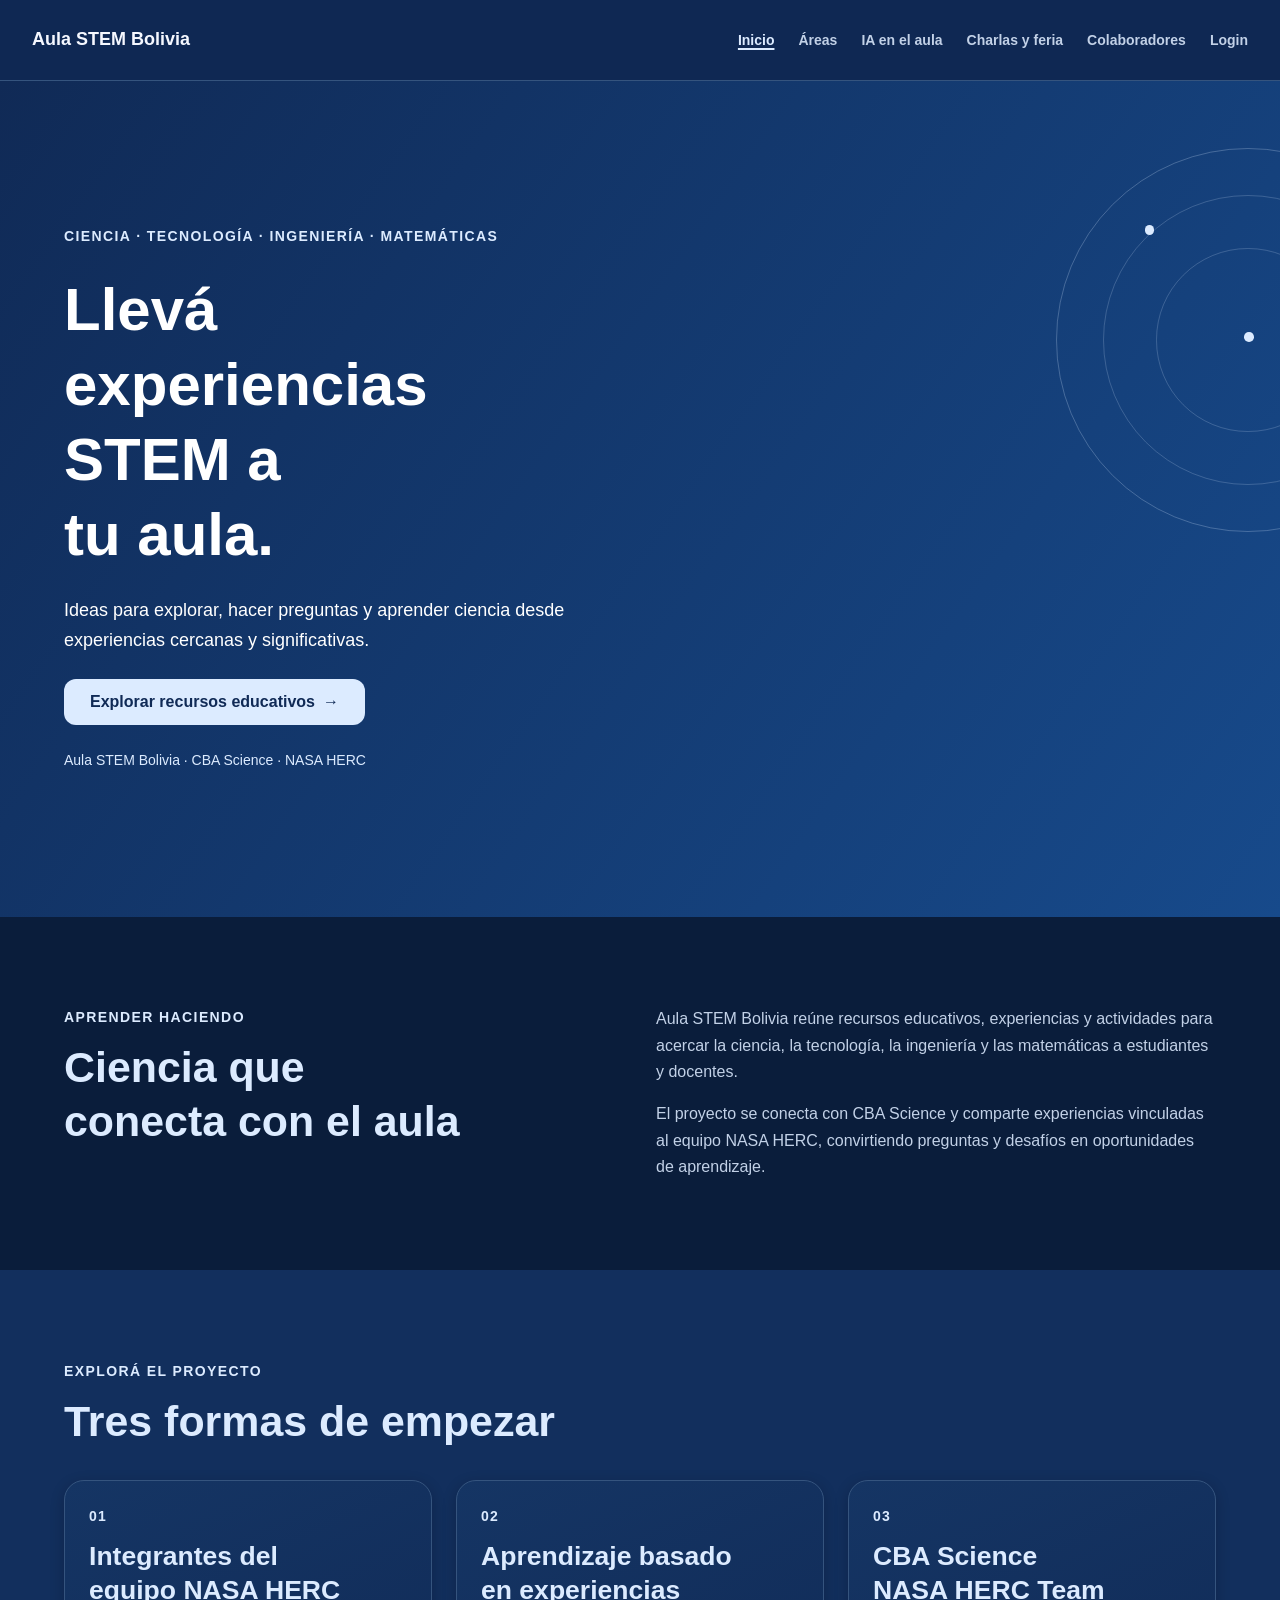
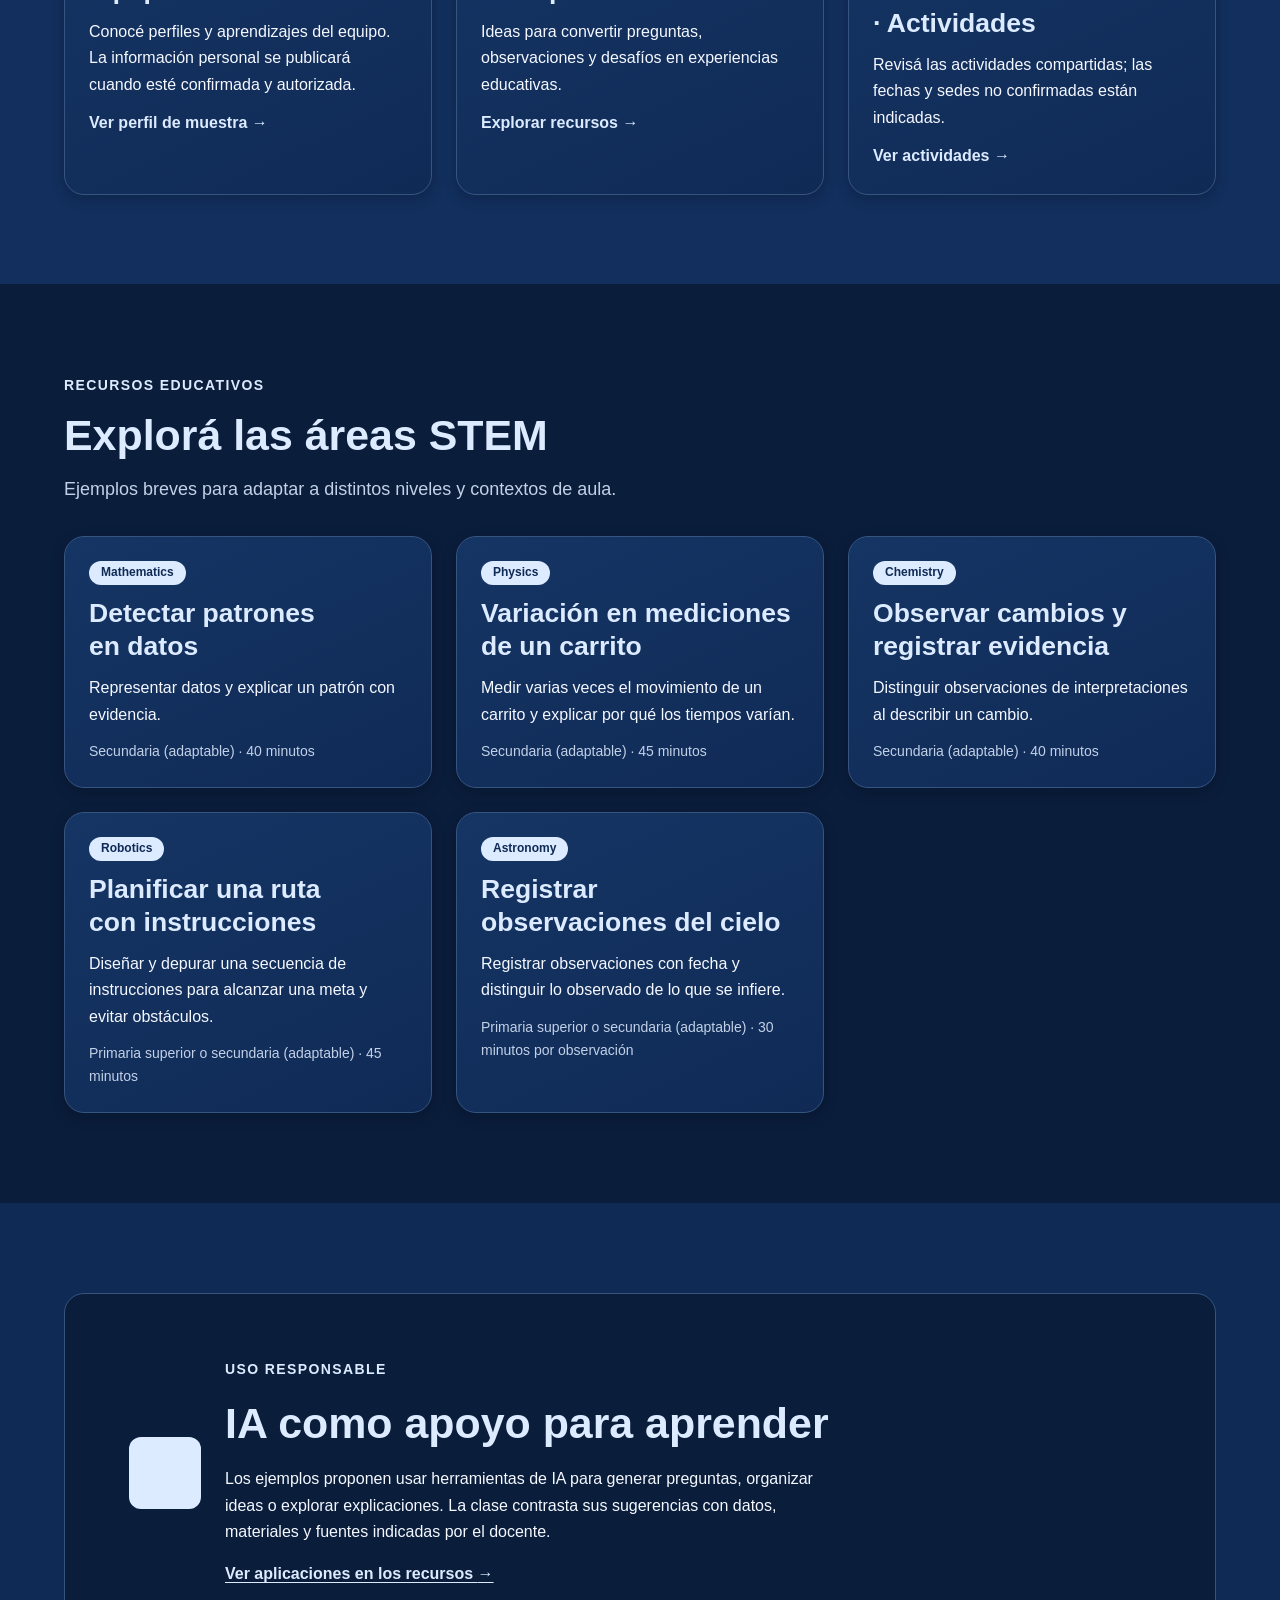
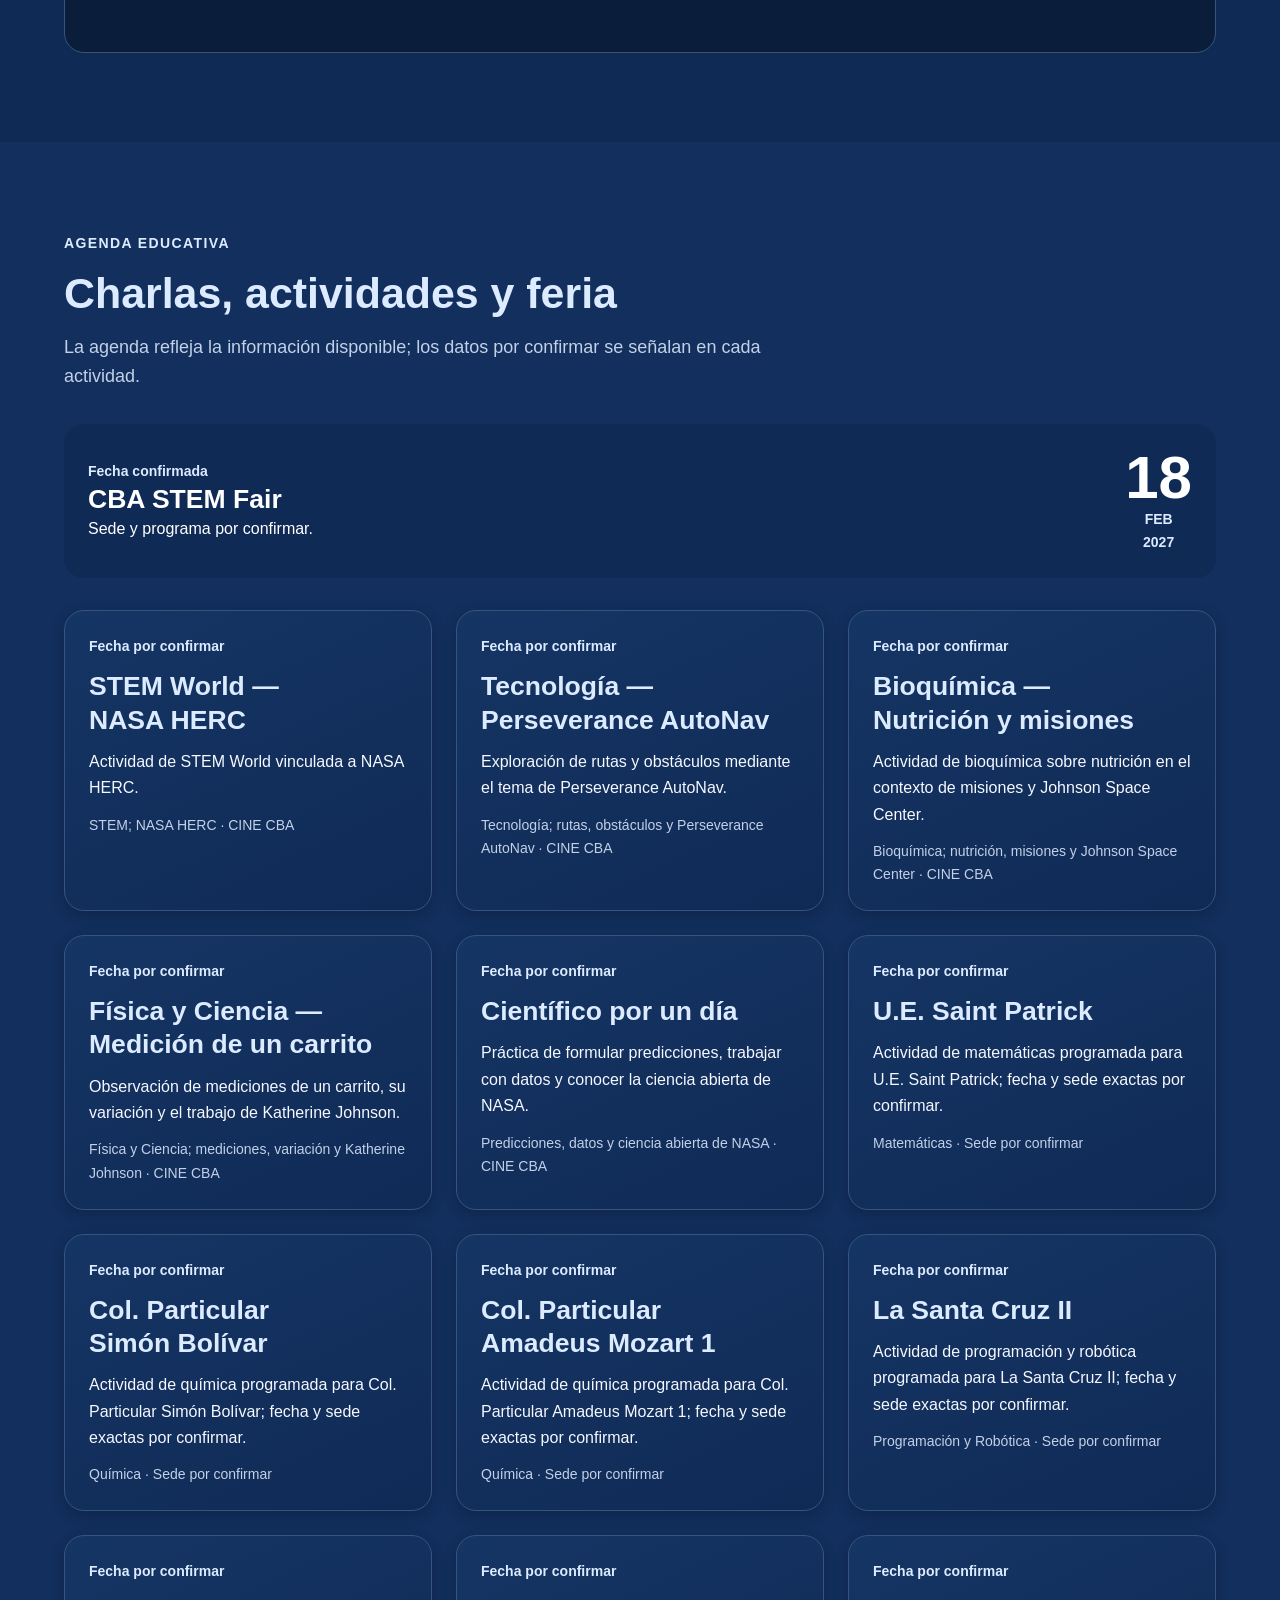
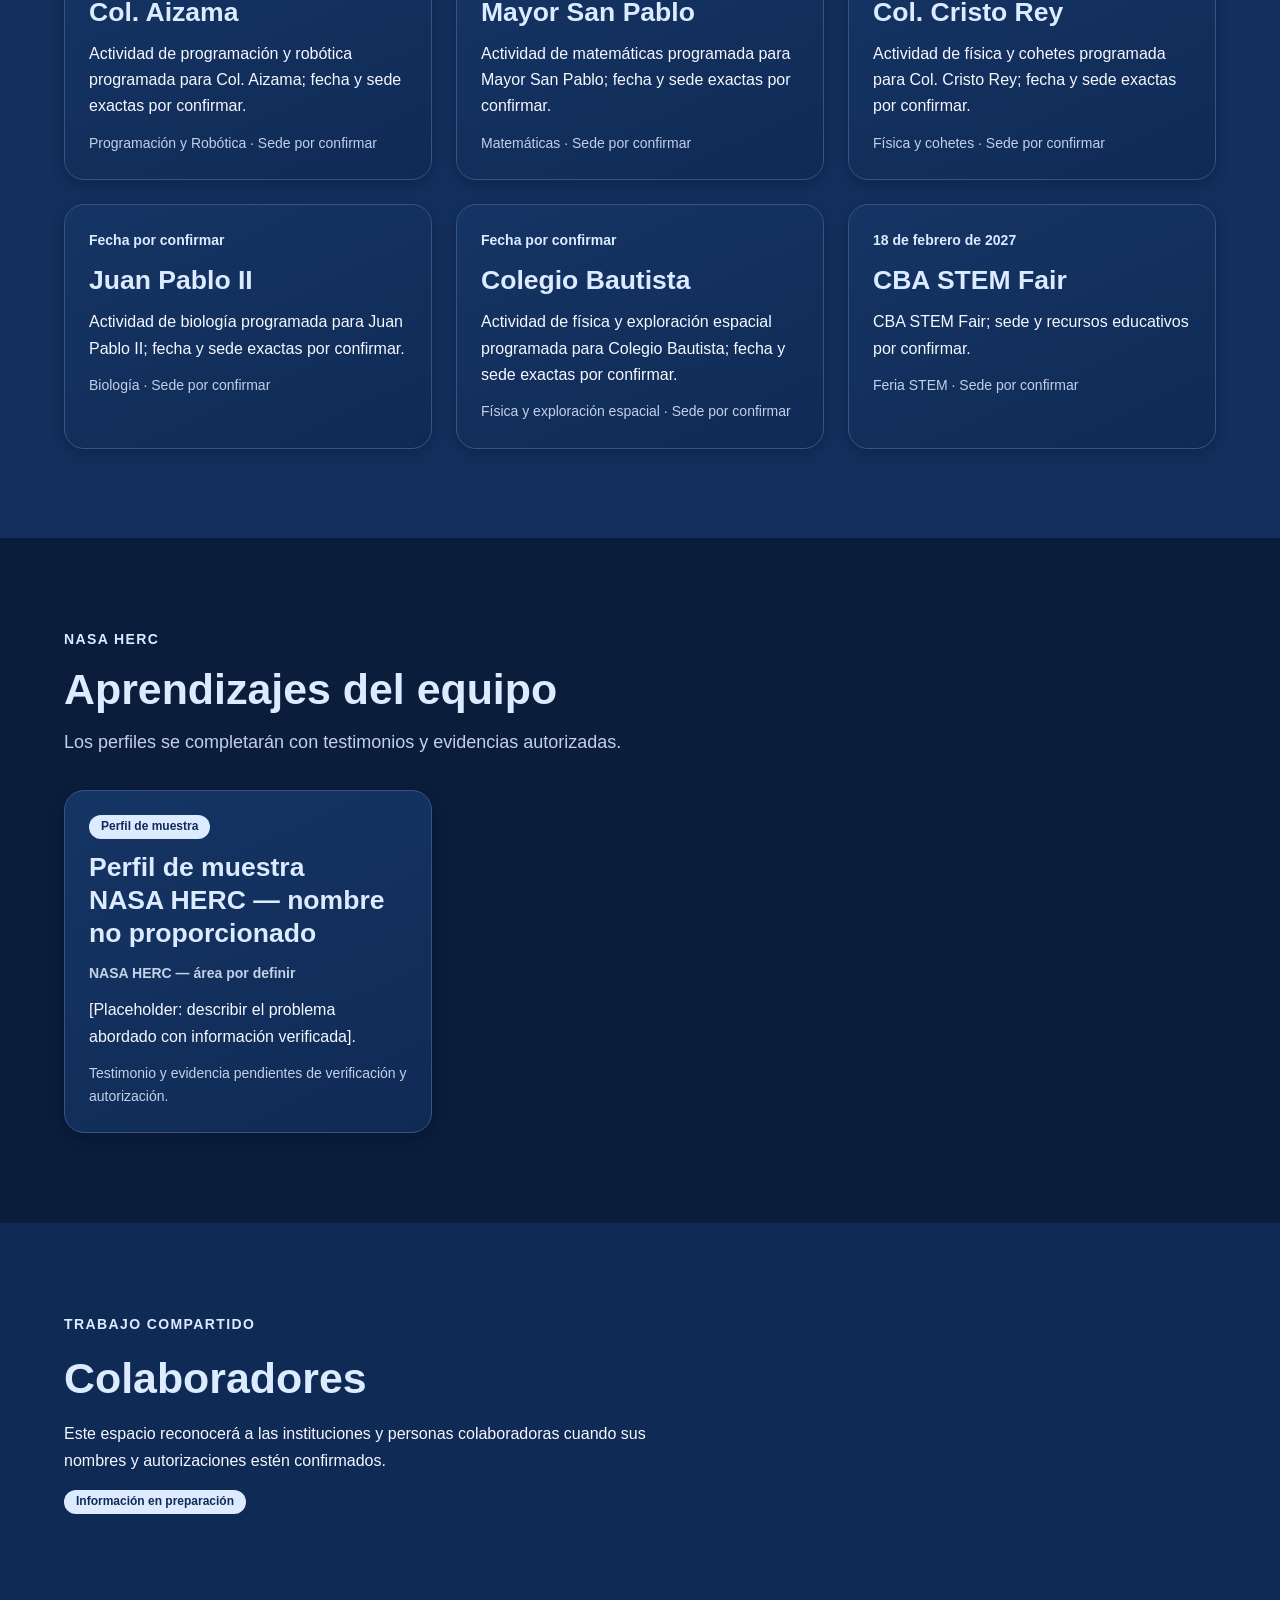
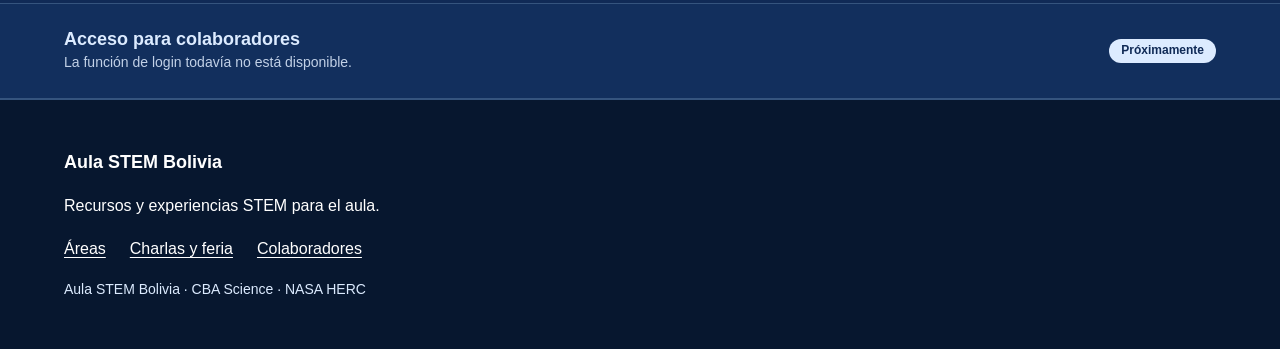
==== index.html @ 50f864b3 "feat: establish dark aerospace design system" ====
<!doctype html>
<html lang="es">
  <head>
    <meta charset="utf-8">
    <meta name="viewport" content="width=device-width, initial-scale=1">
    <meta name="theme-color" content="#102A56">
    <meta name="description" content="Recursos, experiencias y actividades STEM para el aula en Bolivia.">
    <title>Aula STEM Bolivia | CBA Science</title>
    <link rel="stylesheet" href="./css/global.css">
    <script type="module" src="./js/main.js"></script>
  </head>
  <body>
    <a class="skip-link" href="#contenido">Saltar al contenido</a>
    <header class="site-header">
      <nav class="site-nav container container--wide" aria-label="Navegación principal">
        <a class="site-nav__brand" href="#inicio" aria-label="Aula STEM Bolivia, inicio">Aula STEM <span>Bolivia</span></a>
        <ul class="site-nav__links" role="list">
          <li><a class="site-nav__link" href="#inicio" aria-current="page">Inicio</a></li>
          <li><a class="site-nav__link" href="#areas">Áreas</a></li>
          <li><a class="site-nav__link" href="#ia-aula">IA en el aula</a></li>
          <li><a class="site-nav__link" href="#actividades">Charlas y feria</a></li>
          <li><a class="site-nav__link" href="#colaboradores">Colaboradores</a></li>
          <li><a class="site-nav__link nav-login" href="#login" aria-label="Login, acceso próximamente">Login</a></li>
        </ul>
      </nav>
    </header>

    <main id="contenido">
      <section class="hero" id="inicio" aria-labelledby="hero-title">
        <div class="container hero__inner">
          <p class="hero__eyebrow">Ciencia · Tecnología · Ingeniería · Matemáticas</p>
          <h1 id="hero-title">Llevá experiencias STEM a tu aula.</h1>
          <p class="hero__summary">Ideas para explorar, hacer preguntas y aprender ciencia desde experiencias cercanas y significativas.</p>
          <a class="button button--light" href="#areas">Explorar recursos educativos <span aria-hidden="true">→</span></a>
          <p class="hero__note">Aula STEM Bolivia · CBA Science · NASA HERC</p>
        </div>
        <div class="hero__orbit" aria-hidden="true"><span></span><span></span><span></span></div>
      </section>

      <section class="section intro-section" aria-labelledby="intro-title">
        <div class="container content-grid intro-grid">
          <div class="section-heading">
            <p class="section-heading__eyebrow">Aprender haciendo</p>
            <h2 id="intro-title">Ciencia que conecta con el aula</h2>
          </div>
          <div class="prose intro-copy">
            <p>Aula STEM Bolivia reúne recursos educativos, experiencias y actividades para acercar la ciencia, la tecnología, la ingeniería y las matemáticas a estudiantes y docentes.</p>
            <p>El proyecto se conecta con CBA Science y comparte experiencias vinculadas al equipo NASA HERC, convirtiendo preguntas y desafíos en oportunidades de aprendizaje.</p>
          </div>
        </div>
      </section>

      <section class="section section--muted" aria-labelledby="access-title">
        <div class="container">
          <div class="section-heading">
            <p class="section-heading__eyebrow">Explorá el proyecto</p>
            <h2 id="access-title">Tres formas de empezar</h2>
          </div>
          <div class="access-grid">
            <a class="card access-card" href="#integrantes">
              <span class="access-card__number">01</span>
              <h3>Integrantes del equipo NASA HERC</h3>
              <p>Conocé perfiles y aprendizajes del equipo. La información personal se publicará cuando esté confirmada y autorizada.</p>
              <span class="access-card__link">Ver perfil de muestra <span aria-hidden="true">→</span></span>
            </a>
            <a class="card access-card" href="#experiencias">
              <span class="access-card__number">02</span>
              <h3>Aprendizaje basado en experiencias</h3>
              <p>Ideas para convertir preguntas, observaciones y desafíos en experiencias educativas.</p>
              <span class="access-card__link">Explorar recursos <span aria-hidden="true">→</span></span>
            </a>
            <a class="card access-card" href="#actividades">
              <span class="access-card__number">03</span>
              <h3>CBA Science NASA HERC Team · Actividades</h3>
              <p>Revisá las actividades compartidas; las fechas y sedes no confirmadas están indicadas.</p>
              <span class="access-card__link">Ver actividades <span aria-hidden="true">→</span></span>
            </a>
          </div>
        </div>
      </section>

      <section class="section" id="areas" aria-labelledby="areas-title">
        <div class="container">
          <div class="section-heading">
            <p class="section-heading__eyebrow">Recursos educativos</p>
            <h2 id="areas-title">Explorá las áreas STEM</h2>
            <p class="section-heading__description">Ejemplos breves para adaptar a distintos niveles y contextos de aula.</p>
          </div>
          <div class="resource-grid" id="resource-list" aria-live="polite"></div>
        </div>
      </section>

      <section class="section section--surface ai-section" id="ia-aula" aria-labelledby="ai-title">
        <div class="container ai-panel" id="experiencias">
          <div class="ai-panel__icon" aria-hidden="true">IA</div>
          <div class="stack">
            <p class="section-heading__eyebrow">Uso responsable</p>
            <h2 id="ai-title">IA como apoyo para aprender</h2>
            <p>Los ejemplos proponen usar herramientas de IA para generar preguntas, organizar ideas o explorar explicaciones. La clase contrasta sus sugerencias con datos, materiales y fuentes indicadas por el docente.</p>
            <a class="text-link" href="#areas">Ver aplicaciones en los recursos <span aria-hidden="true">→</span></a>
          </div>
        </div>
      </section>

      <section class="section section--muted" id="actividades" aria-labelledby="activities-title">
        <div class="container">
          <div class="section-heading">
            <p class="section-heading__eyebrow">Agenda educativa</p>
            <h2 id="activities-title">Charlas, actividades y feria</h2>
            <p class="section-heading__description">La agenda refleja la información disponible; los datos por confirmar se señalan en cada actividad.</p>
          </div>
          <div class="fair-highlight">
            <div><p class="fair-highlight__eyebrow">Fecha confirmada</p><h3>CBA STEM Fair</h3><p>Sede y programa por confirmar.</p></div>
            <time datetime="2027-02-18"><span>18</span> FEB<br>2027</time>
          </div>
          <div class="activity-grid" id="activity-list" aria-live="polite"></div>
        </div>
      </section>

      <section class="section" id="integrantes" aria-labelledby="team-title">
        <div class="container">
          <div class="section-heading">
            <p class="section-heading__eyebrow">NASA HERC</p>
            <h2 id="team-title">Aprendizajes del equipo</h2>
            <p class="section-heading__description">Los perfiles se completarán con testimonios y evidencias autorizadas.</p>
          </div>
          <div class="team-grid" id="member-list" aria-live="polite"></div>
        </div>
      </section>

      <section class="section section--surface" id="colaboradores" aria-labelledby="collaborators-title">
        <div class="container collaborators-panel">
          <p class="section-heading__eyebrow">Trabajo compartido</p>
          <h2 id="collaborators-title">Colaboradores</h2>
          <p>Este espacio reconocerá a las instituciones y personas colaboradoras cuando sus nombres y autorizaciones estén confirmados.</p>
          <span class="badge">Información en preparación</span>
        </div>
      </section>

      <section class="login-note" id="login" aria-labelledby="login-title">
        <div class="container cluster login-note__inner">
          <div><h2 id="login-title">Acceso para colaboradores</h2><p>La función de login todavía no está disponible.</p></div>
          <span class="badge">Próximamente</span>
        </div>
      </section>
    </main>

    <footer class="site-footer">
      <div class="container footer-layout">
        <a class="site-nav__brand footer-brand" href="#inicio">Aula STEM <span>Bolivia</span></a>
        <p>Recursos y experiencias STEM para el aula.</p>
        <nav aria-label="Navegación del pie de página">
          <ul class="footer-links" role="list">
            <li><a href="#areas">Áreas</a></li>
            <li><a href="#actividades">Charlas y feria</a></li>
            <li><a href="#colaboradores">Colaboradores</a></li>
          </ul>
        </nav>
        <p class="footer-credit">Aula STEM Bolivia · CBA Science · NASA HERC</p>
      </div>
    </footer>
  </body>
</html>
---- css/global.css ----
/* Load this file as the single stylesheet entry point. */
@import url("./variables.css");
@import url("./reset.css");
@import url("./layout.css");
@import url("./components.css");
@import url("./pages.css");
@import url("./responsive.css");

html {
  background: var(--color-background);
  color: var(--color-text);
  font-family: var(--font-family-base);
  font-size: 100%;
  line-height: var(--line-height-body);
}

body {
  background: var(--color-background);
  color: var(--color-text);
  font-size: var(--font-size-md);
  font-weight: var(--font-weight-regular);
  text-rendering: optimizeLegibility;
  -webkit-font-smoothing: antialiased;
  -moz-osx-font-smoothing: grayscale;
}

h1,
h2,
h3,
h4,
h5,
h6 {
  color: var(--color-primary);
  font-family: var(--font-family-base);
  font-weight: var(--font-weight-bold);
  line-height: var(--line-height-heading);
  text-wrap: balance;
}

h1 { font-size: var(--font-size-3xl); }
h2 { font-size: var(--font-size-2xl); }
h3 { font-size: var(--font-size-xl); }

p,
li {
  max-width: 70ch;
}

a {
  color: var(--color-link);
  text-decoration-thickness: 0.08em;
  text-underline-offset: 0.18em;
}

a:hover {
  color: var(--color-link-hover);
}

::placeholder {
  color: var(--color-text-muted);
  opacity: 1;
}

hr {
  border: 0;
  border-top: 1px solid var(--color-border);
}

::selection {
  background: var(--color-blue-light);
  color: var(--color-navy-night);
}
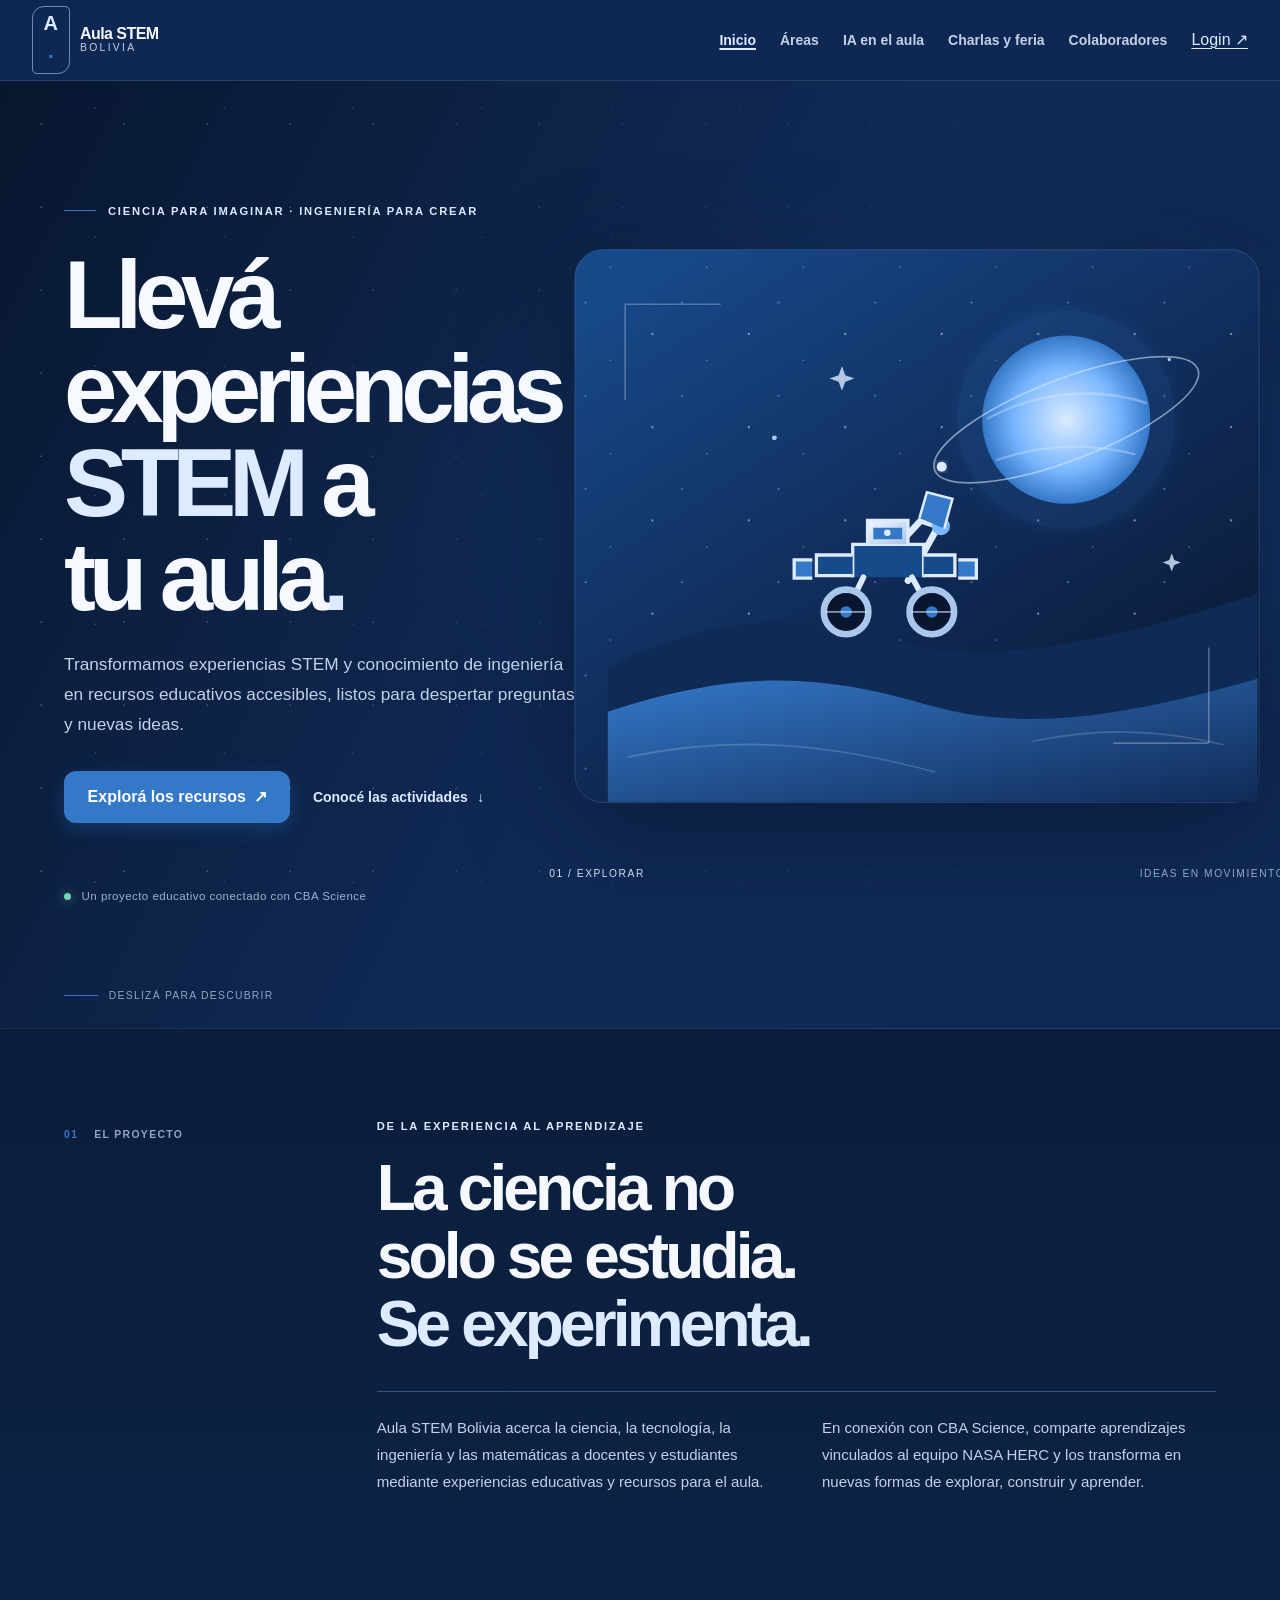
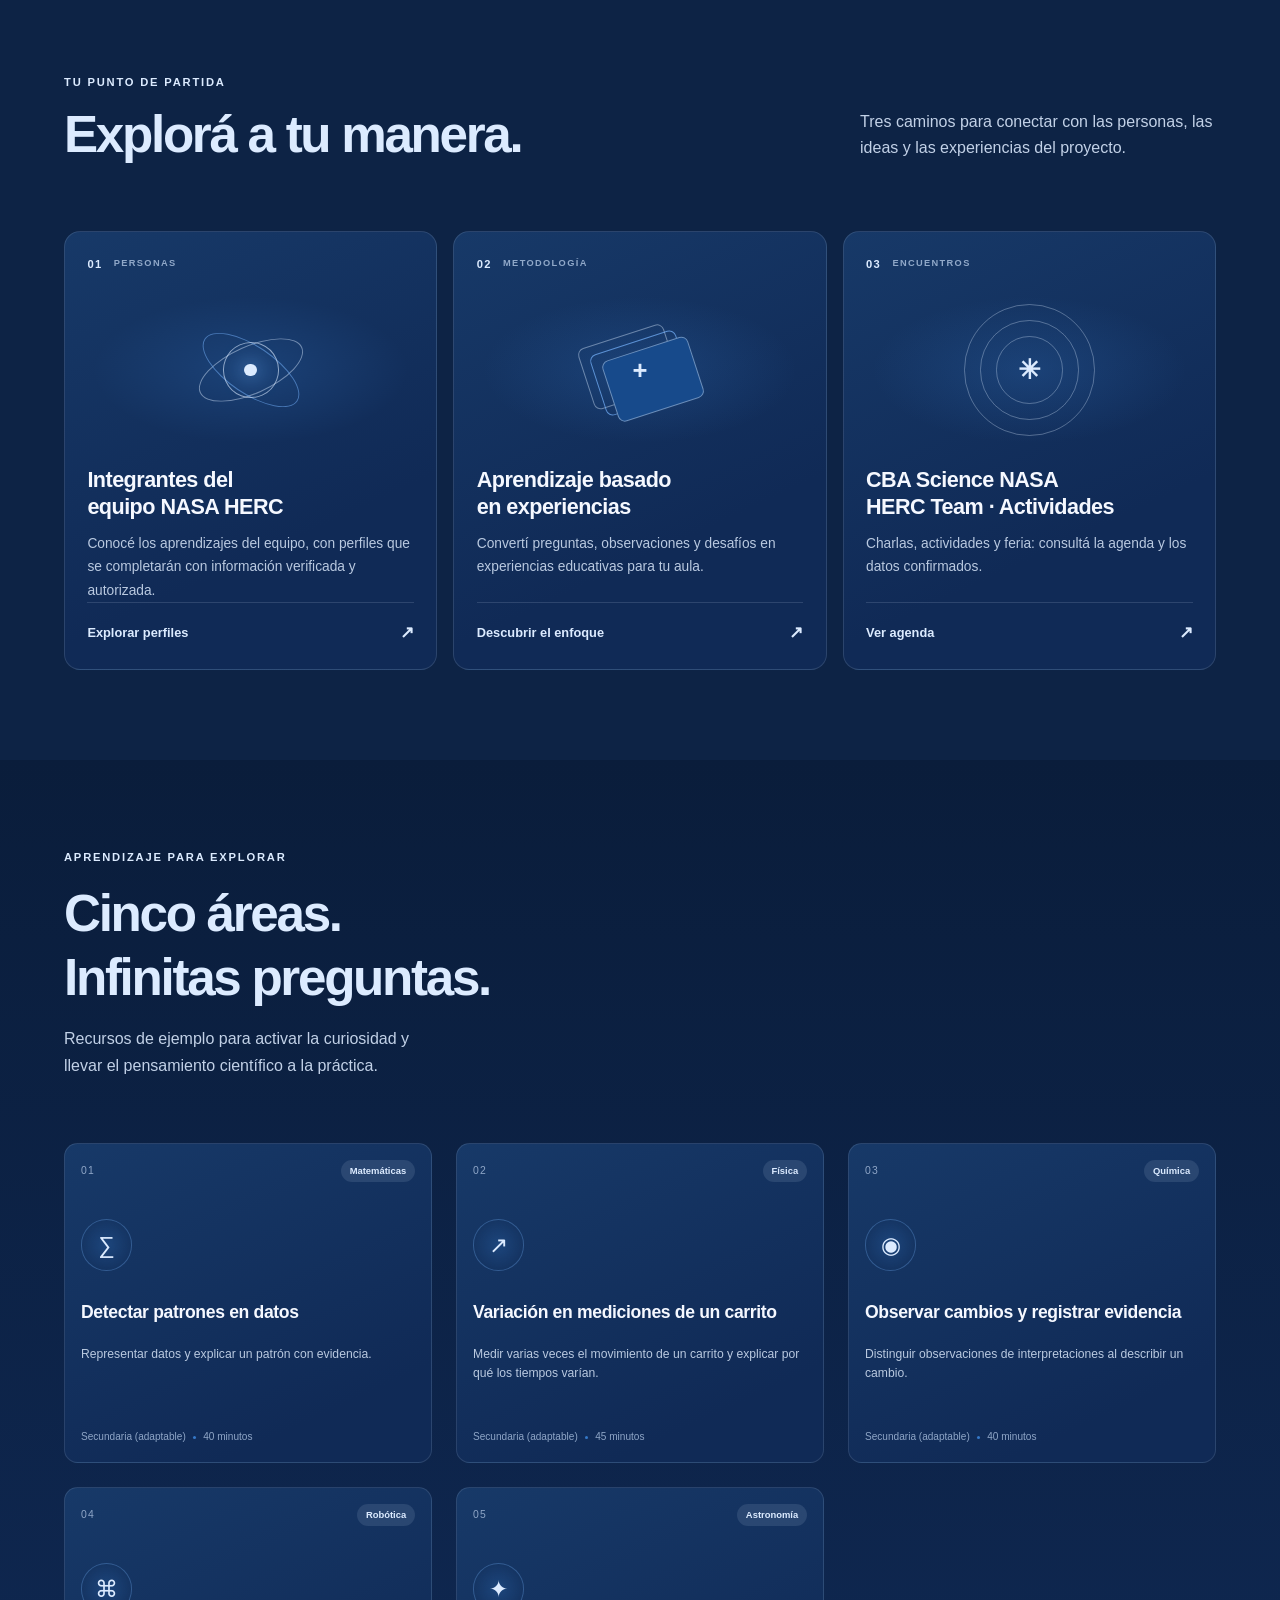
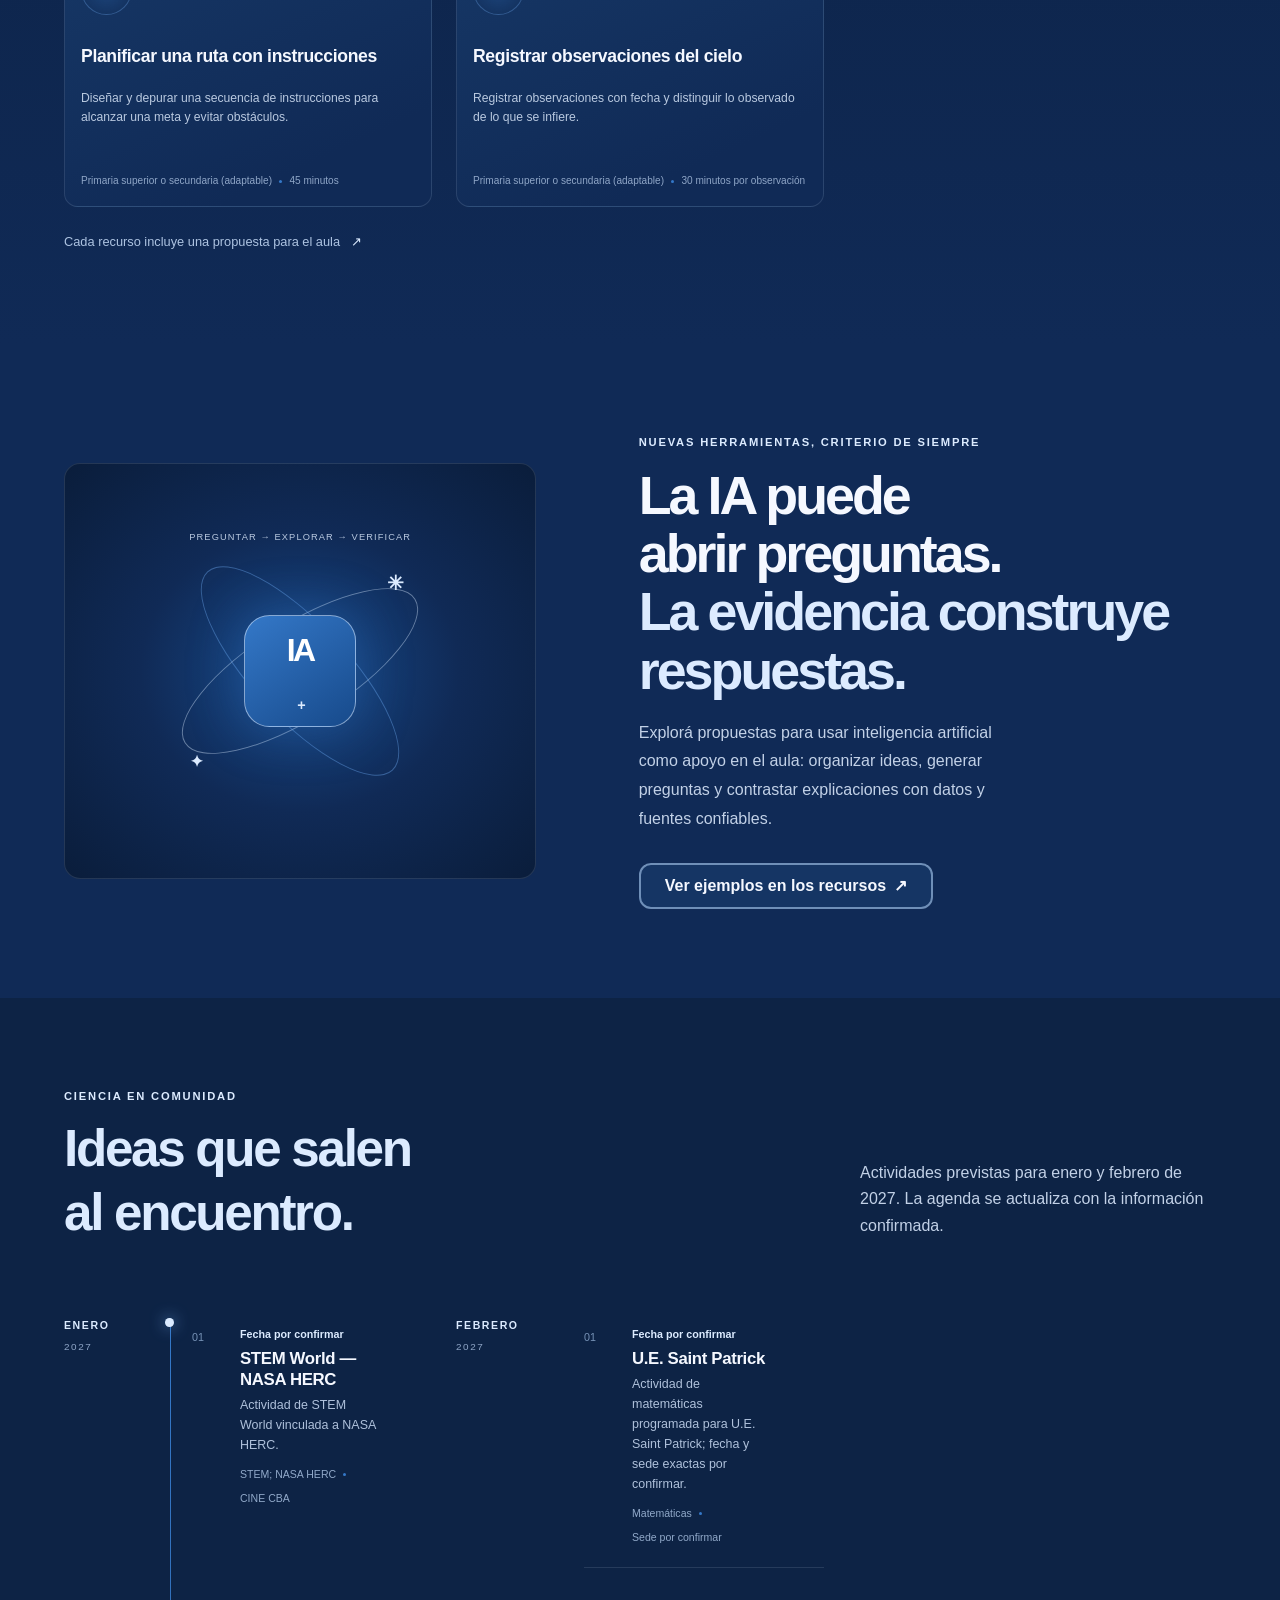
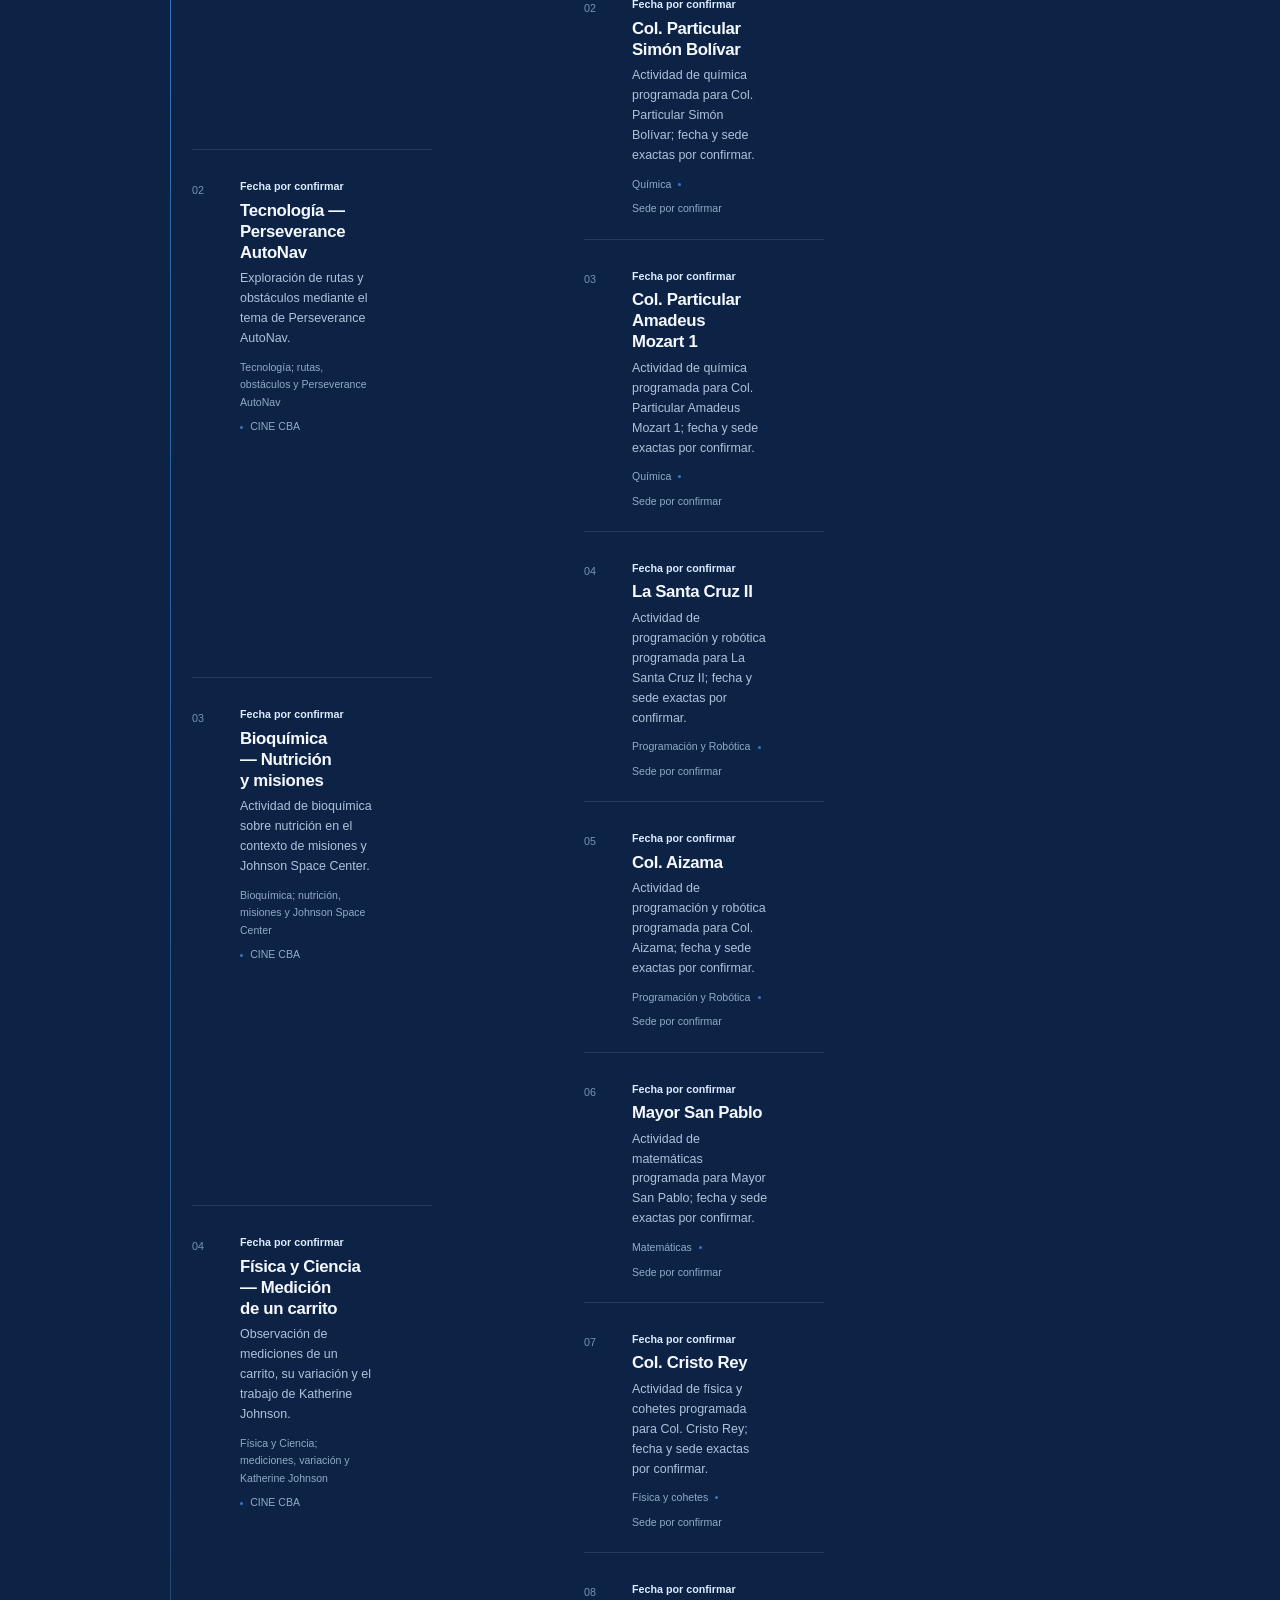
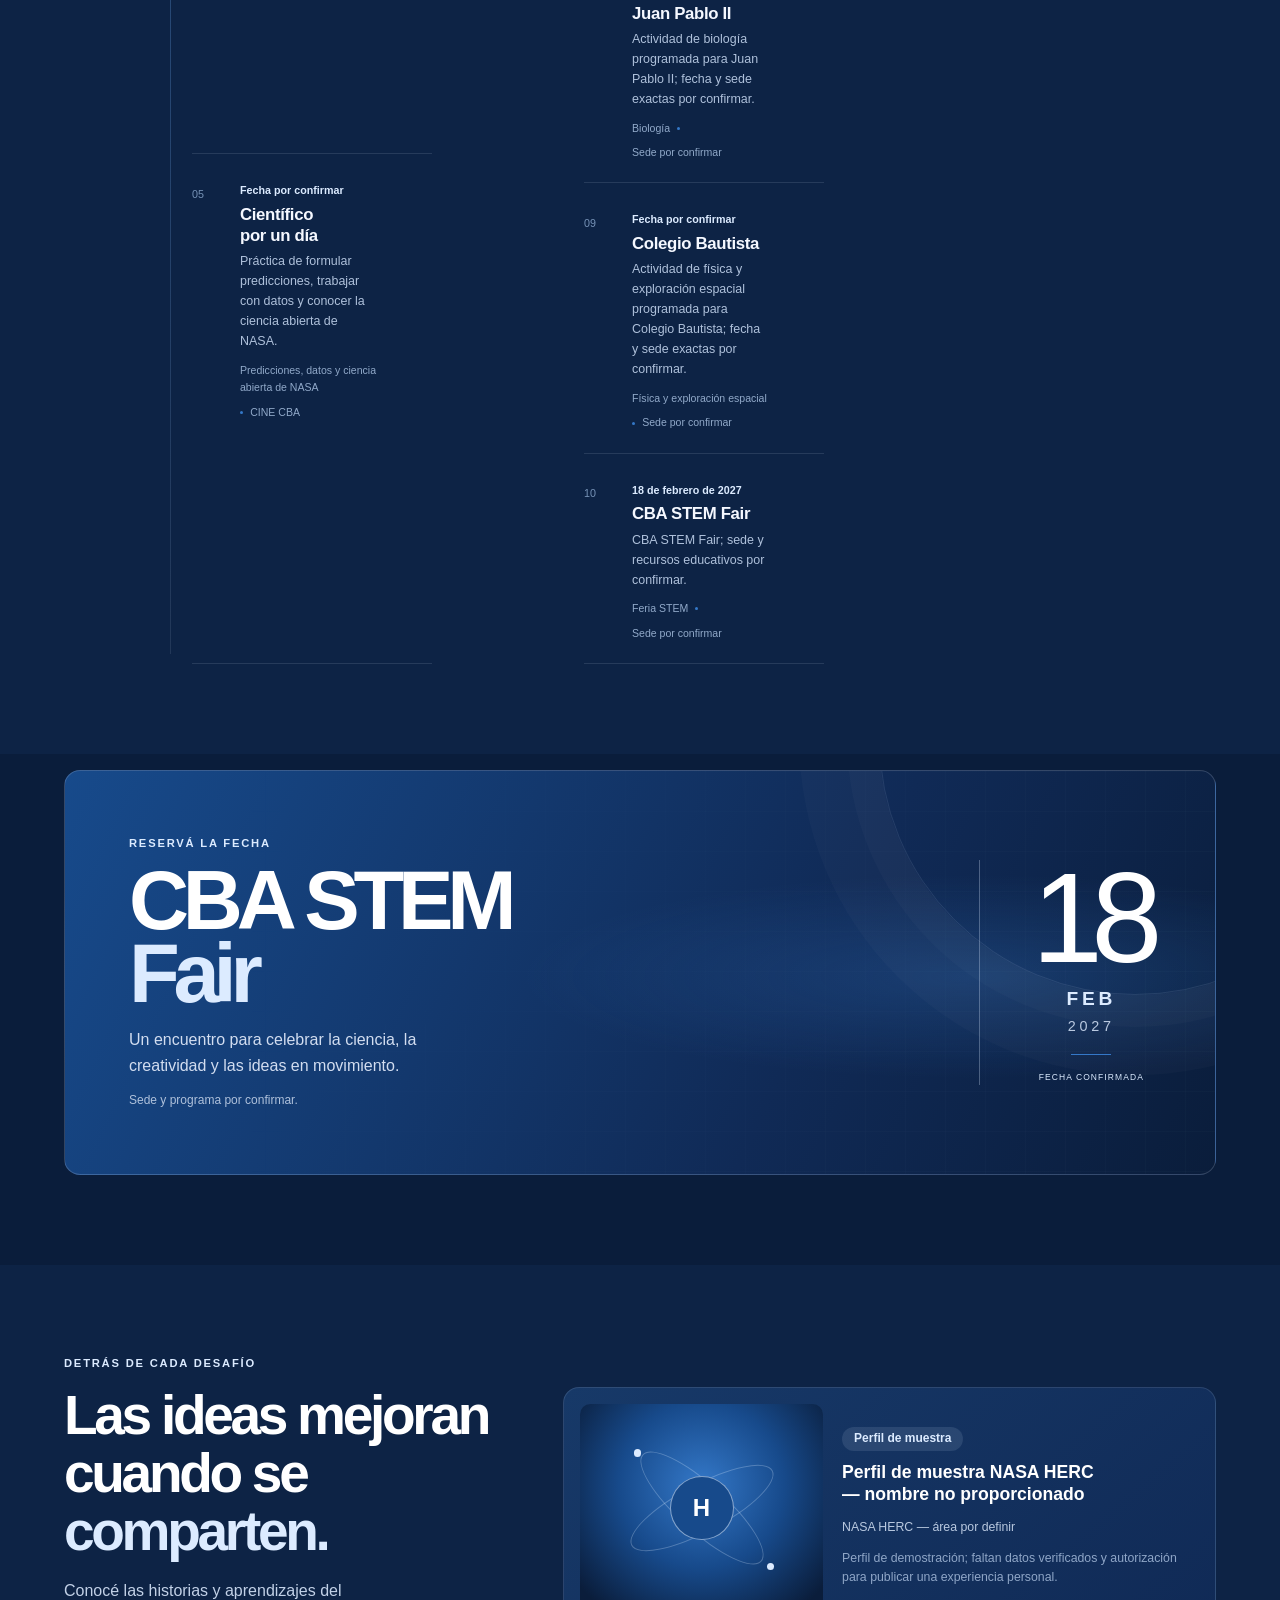
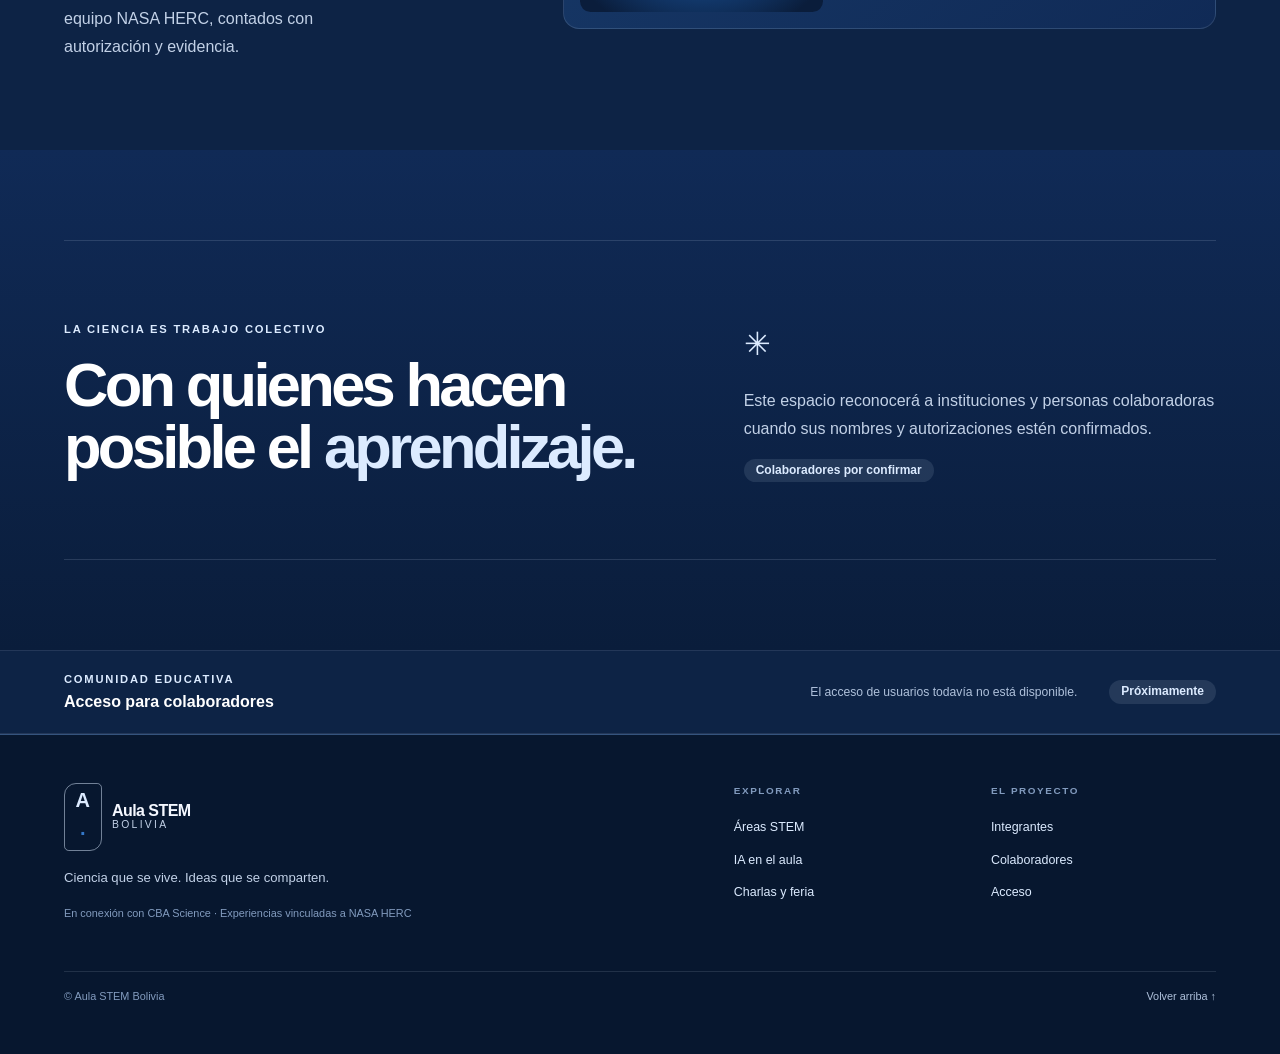
==== commit 36574367: "feat: build Aula STEM homepage" ====
--- a/index.html
+++ b/index.html
@@ -4,8 +4,8 @@
     <meta charset="utf-8">
     <meta name="viewport" content="width=device-width, initial-scale=1">
     <meta name="theme-color" content="#102A56">
-    <meta name="description" content="Recursos, experiencias y actividades STEM para el aula en Bolivia.">
-    <title>Aula STEM Bolivia | CBA Science</title>
+    <meta name="description" content="Aula STEM Bolivia transforma experiencias STEM en recursos educativos para el aula.">
+    <title>Aula STEM Bolivia — Ciencia que se vive</title>
     <link rel="stylesheet" href="./css/global.css">
     <script type="module" src="./js/main.js"></script>
   </head>
@@ -13,151 +13,156 @@
     <a class="skip-link" href="#contenido">Saltar al contenido</a>
     <header class="site-header">
       <nav class="site-nav container container--wide" aria-label="Navegación principal">
-        <a class="site-nav__brand" href="#inicio" aria-label="Aula STEM Bolivia, inicio">Aula STEM <span>Bolivia</span></a>
-        <ul class="site-nav__links" role="list">
+        <a class="site-nav__brand" href="#inicio" aria-label="Aula STEM Bolivia, inicio">
+          <span class="brand-mark" aria-hidden="true">A<span>·</span></span>
+          <span class="brand-name">Aula STEM <small>Bolivia</small></span>
+        </a>
+        <button class="nav-toggle" type="button" aria-expanded="false" aria-controls="primary-menu" aria-label="Abrir menú">
+          <span></span><span></span>
+        </button>
+        <ul class="site-nav__links" id="primary-menu" role="list">
           <li><a class="site-nav__link" href="#inicio" aria-current="page">Inicio</a></li>
           <li><a class="site-nav__link" href="#areas">Áreas</a></li>
           <li><a class="site-nav__link" href="#ia-aula">IA en el aula</a></li>
           <li><a class="site-nav__link" href="#actividades">Charlas y feria</a></li>
           <li><a class="site-nav__link" href="#colaboradores">Colaboradores</a></li>
-          <li><a class="site-nav__link nav-login" href="#login" aria-label="Login, acceso próximamente">Login</a></li>
+          <li><a class="site-nav__login" href="#login" aria-label="Login, acceso próximamente">Login <span aria-hidden="true">↗</span></a></li>
         </ul>
       </nav>
     </header>
 
     <main id="contenido">
       <section class="hero" id="inicio" aria-labelledby="hero-title">
-        <div class="container hero__inner">
-          <p class="hero__eyebrow">Ciencia · Tecnología · Ingeniería · Matemáticas</p>
-          <h1 id="hero-title">Llevá experiencias STEM a tu aula.</h1>
-          <p class="hero__summary">Ideas para explorar, hacer preguntas y aprender ciencia desde experiencias cercanas y significativas.</p>
-          <a class="button button--light" href="#areas">Explorar recursos educativos <span aria-hidden="true">→</span></a>
-          <p class="hero__note">Aula STEM Bolivia · CBA Science · NASA HERC</p>
+        <div class="hero__stars" aria-hidden="true"></div>
+        <div class="container hero__layout">
+          <div class="hero__copy">
+            <p class="eyebrow hero__eyebrow"><span class="eyebrow__line"></span> Ciencia para imaginar · Ingeniería para crear</p>
+            <h1 id="hero-title">Llevá experiencias <span>STEM</span> a tu aula<span class="hero__period">.</span></h1>
+            <p class="hero__summary">Transformamos experiencias STEM y conocimiento de ingeniería en recursos educativos accesibles, listos para despertar preguntas y nuevas ideas.</p>
+            <div class="hero__actions">
+              <a class="button button--primary" href="#areas">Explorá los recursos <span aria-hidden="true">↗</span></a>
+              <a class="hero__text-link" href="#actividades">Conocé las actividades <span aria-hidden="true">↓</span></a>
+            </div>
+            <div class="hero__caption"><span class="hero__caption-dot"></span> Un proyecto educativo conectado con CBA Science</div>
+          </div>
+          <figure class="hero-art">
+            <img src="./assets/images/aula-stem-rover.svg" alt="Ilustración original de un rover educativo recorriendo un paisaje científico bajo un planeta azul" width="900" height="760" fetchpriority="high">
+            <figcaption><span>01 / EXPLORAR</span><span>Ideas en movimiento</span></figcaption>
+          </figure>
+          <div class="hero__scroll" aria-hidden="true"><span></span> Deslizá para descubrir</div>
         </div>
-        <div class="hero__orbit" aria-hidden="true"><span></span><span></span><span></span></div>
       </section>
 
-      <section class="section intro-section" aria-labelledby="intro-title">
-        <div class="container content-grid intro-grid">
-          <div class="section-heading">
-            <p class="section-heading__eyebrow">Aprender haciendo</p>
-            <h2 id="intro-title">Ciencia que conecta con el aula</h2>
-          </div>
-          <div class="prose intro-copy">
-            <p>Aula STEM Bolivia reúne recursos educativos, experiencias y actividades para acercar la ciencia, la tecnología, la ingeniería y las matemáticas a estudiantes y docentes.</p>
-            <p>El proyecto se conecta con CBA Science y comparte experiencias vinculadas al equipo NASA HERC, convirtiendo preguntas y desafíos en oportunidades de aprendizaje.</p>
+      <section class="intro-section section" aria-labelledby="intro-title">
+        <div class="container intro-grid">
+          <div class="intro-label reveal"><span>01</span><span>EL PROYECTO</span></div>
+          <div class="intro-content reveal">
+            <p class="eyebrow">De la experiencia al aprendizaje</p>
+            <h2 id="intro-title">La ciencia no solo se estudia.<br><span>Se experimenta.</span></h2>
+            <div class="intro-bottom">
+              <p>Aula STEM Bolivia acerca la ciencia, la tecnología, la ingeniería y las matemáticas a docentes y estudiantes mediante experiencias educativas y recursos para el aula.</p>
+              <p>En conexión con CBA Science, comparte aprendizajes vinculados al equipo NASA HERC y los transforma en nuevas formas de explorar, construir y aprender.</p>
+            </div>
           </div>
         </div>
       </section>
 
-      <section class="section section--muted" aria-labelledby="access-title">
+      <section class="pathways section" aria-labelledby="pathways-title">
         <div class="container">
-          <div class="section-heading">
-            <p class="section-heading__eyebrow">Explorá el proyecto</p>
-            <h2 id="access-title">Tres formas de empezar</h2>
+          <div class="section-heading section-heading--split reveal">
+            <div><p class="eyebrow">Tu punto de partida</p><h2 id="pathways-title">Explorá a tu manera<span class="text-blue">.</span></h2></div>
+            <p>Tres caminos para conectar con las personas, las ideas y las experiencias del proyecto.</p>
           </div>
-          <div class="access-grid">
-            <a class="card access-card" href="#integrantes">
-              <span class="access-card__number">01</span>
-              <h3>Integrantes del equipo NASA HERC</h3>
-              <p>Conocé perfiles y aprendizajes del equipo. La información personal se publicará cuando esté confirmada y autorizada.</p>
-              <span class="access-card__link">Ver perfil de muestra <span aria-hidden="true">→</span></span>
+          <div class="pathway-grid">
+            <a class="pathway-card pathway-card--people reveal" href="#integrantes">
+              <span class="pathway-card__index">01 <span>PERSONAS</span></span>
+              <span class="pathway-art pathway-art--orbit" aria-hidden="true"><i></i><i></i><i></i><b></b></span>
+              <div><h3>Integrantes del equipo NASA HERC</h3><p>Conocé los aprendizajes del equipo, con perfiles que se completarán con información verificada y autorizada.</p></div>
+              <span class="pathway-card__cta">Explorar perfiles <b aria-hidden="true">↗</b></span>
             </a>
-            <a class="card access-card" href="#experiencias">
-              <span class="access-card__number">02</span>
-              <h3>Aprendizaje basado en experiencias</h3>
-              <p>Ideas para convertir preguntas, observaciones y desafíos en experiencias educativas.</p>
-              <span class="access-card__link">Explorar recursos <span aria-hidden="true">→</span></span>
+            <a class="pathway-card pathway-card--learn reveal" href="#experiencias">
+              <span class="pathway-card__index">02 <span>METODOLOGÍA</span></span>
+              <span class="pathway-art pathway-art--layers" aria-hidden="true"><i></i><i></i><i></i><b>+</b></span>
+              <div><h3>Aprendizaje basado en experiencias</h3><p>Convertí preguntas, observaciones y desafíos en experiencias educativas para tu aula.</p></div>
+              <span class="pathway-card__cta">Descubrir el enfoque <b aria-hidden="true">↗</b></span>
             </a>
-            <a class="card access-card" href="#actividades">
-              <span class="access-card__number">03</span>
-              <h3>CBA Science NASA HERC Team · Actividades</h3>
-              <p>Revisá las actividades compartidas; las fechas y sedes no confirmadas están indicadas.</p>
-              <span class="access-card__link">Ver actividades <span aria-hidden="true">→</span></span>
+            <a class="pathway-card pathway-card--events reveal" href="#actividades">
+              <span class="pathway-card__index">03 <span>ENCUENTROS</span></span>
+              <span class="pathway-art pathway-art--signal" aria-hidden="true"><i></i><i></i><i></i><b>✳</b></span>
+              <div><h3>CBA Science NASA HERC Team · Actividades</h3><p>Charlas, actividades y feria: consultá la agenda y los datos confirmados.</p></div>
+              <span class="pathway-card__cta">Ver agenda <b aria-hidden="true">↗</b></span>
             </a>
           </div>
         </div>
       </section>
 
-      <section class="section" id="areas" aria-labelledby="areas-title">
+      <section class="resources-section section" id="areas" aria-labelledby="resources-title">
         <div class="container">
-          <div class="section-heading">
-            <p class="section-heading__eyebrow">Recursos educativos</p>
-            <h2 id="areas-title">Explorá las áreas STEM</h2>
-            <p class="section-heading__description">Ejemplos breves para adaptar a distintos niveles y contextos de aula.</p>
+          <div class="section-heading reveal">
+            <p class="eyebrow">Aprendizaje para explorar</p>
+            <h2 id="resources-title">Cinco áreas. <span class="text-blue">Infinitas preguntas.</span></h2>
+            <p>Recursos de ejemplo para activar la curiosidad y llevar el pensamiento científico a la práctica.</p>
           </div>
           <div class="resource-grid" id="resource-list" aria-live="polite"></div>
+          <a class="resource-foot-link" href="#ia-aula">Cada recurso incluye una propuesta para el aula <span aria-hidden="true">↗</span></a>
         </div>
       </section>
 
-      <section class="section section--surface ai-section" id="ia-aula" aria-labelledby="ai-title">
-        <div class="container ai-panel" id="experiencias">
-          <div class="ai-panel__icon" aria-hidden="true">IA</div>
-          <div class="stack">
-            <p class="section-heading__eyebrow">Uso responsable</p>
-            <h2 id="ai-title">IA como apoyo para aprender</h2>
-            <p>Los ejemplos proponen usar herramientas de IA para generar preguntas, organizar ideas o explorar explicaciones. La clase contrasta sus sugerencias con datos, materiales y fuentes indicadas por el docente.</p>
-            <a class="text-link" href="#areas">Ver aplicaciones en los recursos <span aria-hidden="true">→</span></a>
+      <section class="ai-section section" id="ia-aula" aria-labelledby="ai-title">
+        <div class="container ai-layout" id="experiencias">
+          <div class="ai-visual reveal" aria-hidden="true">
+            <div class="ai-visual__frame"><span class="ai-visual__label">PREGUNTAR → EXPLORAR → VERIFICAR</span><div class="ai-visual__core">IA<span>+</span></div><i class="ai-orbit ai-orbit--one"></i><i class="ai-orbit ai-orbit--two"></i><b class="ai-spark ai-spark--one">✳</b><b class="ai-spark ai-spark--two">✦</b></div>
+          </div>
+          <div class="ai-copy reveal">
+            <p class="eyebrow">Nuevas herramientas, criterio de siempre</p>
+            <h2 id="ai-title">La IA puede abrir preguntas.<br><span>La evidencia construye respuestas.</span></h2>
+            <p>Explorá propuestas para usar inteligencia artificial como apoyo en el aula: organizar ideas, generar preguntas y contrastar explicaciones con datos y fuentes confiables.</p>
+            <a class="button button--secondary" href="#areas">Ver ejemplos en los recursos <span aria-hidden="true">↗</span></a>
           </div>
         </div>
       </section>
 
-      <section class="section section--muted" id="actividades" aria-labelledby="activities-title">
+      <section class="outreach-section section" id="actividades" aria-labelledby="activities-title">
         <div class="container">
-          <div class="section-heading">
-            <p class="section-heading__eyebrow">Agenda educativa</p>
-            <h2 id="activities-title">Charlas, actividades y feria</h2>
-            <p class="section-heading__description">La agenda refleja la información disponible; los datos por confirmar se señalan en cada actividad.</p>
+          <div class="section-heading section-heading--split reveal">
+            <div><p class="eyebrow">Ciencia en comunidad</p><h2 id="activities-title">Ideas que salen<br>al encuentro<span class="text-blue">.</span></h2></div>
+            <p>Actividades previstas para enero y febrero de 2027. La agenda se actualiza con la información confirmada.</p>
           </div>
-          <div class="fair-highlight">
-            <div><p class="fair-highlight__eyebrow">Fecha confirmada</p><h3>CBA STEM Fair</h3><p>Sede y programa por confirmar.</p></div>
-            <time datetime="2027-02-18"><span>18</span> FEB<br>2027</time>
-          </div>
-          <div class="activity-grid" id="activity-list" aria-live="polite"></div>
+          <div class="agenda-wrap"><div class="agenda-rail" aria-hidden="true"><span></span></div><div class="activity-grid" id="activity-list" aria-live="polite"></div></div>
         </div>
       </section>
 
-      <section class="section" id="integrantes" aria-labelledby="team-title">
-        <div class="container">
-          <div class="section-heading">
-            <p class="section-heading__eyebrow">NASA HERC</p>
-            <h2 id="team-title">Aprendizajes del equipo</h2>
-            <p class="section-heading__description">Los perfiles se completarán con testimonios y evidencias autorizadas.</p>
-          </div>
+      <section class="fair-section section" aria-labelledby="fair-title">
+        <div class="container fair-panel reveal">
+          <div class="fair-panel__texture" aria-hidden="true"></div>
+          <div class="fair-panel__copy"><p class="eyebrow">Reservá la fecha</p><h2 id="fair-title">CBA STEM<br><span>Fair</span></h2><p>Un encuentro para celebrar la ciencia, la creatividad y las ideas en movimiento.</p><p class="fair-panel__note">Sede y programa por confirmar.</p></div>
+          <div class="fair-date" aria-label="18 de febrero de 2027"><span class="fair-date__day">18</span><span class="fair-date__month">FEB</span><span class="fair-date__year">2027</span><span class="fair-date__line"></span><span class="fair-date__label">FECHA CONFIRMADA</span></div>
+          <span class="fair-panel__orbit" aria-hidden="true"></span>
+        </div>
+      </section>
+
+      <section class="team-section section" id="integrantes" aria-labelledby="team-title">
+        <div class="container team-layout">
+          <div class="team-intro reveal"><p class="eyebrow">Detrás de cada desafío</p><h2 id="team-title">Las ideas mejoran<br>cuando se <span class="text-blue">comparten.</span></h2><p>Conocé las historias y aprendizajes del equipo NASA HERC, contados con autorización y evidencia.</p></div>
           <div class="team-grid" id="member-list" aria-live="polite"></div>
         </div>
       </section>
 
-      <section class="section section--surface" id="colaboradores" aria-labelledby="collaborators-title">
-        <div class="container collaborators-panel">
-          <p class="section-heading__eyebrow">Trabajo compartido</p>
-          <h2 id="collaborators-title">Colaboradores</h2>
-          <p>Este espacio reconocerá a las instituciones y personas colaboradoras cuando sus nombres y autorizaciones estén confirmados.</p>
-          <span class="badge">Información en preparación</span>
+      <section class="collaborators-section section" id="colaboradores" aria-labelledby="collaborators-title">
+        <div class="container collaborators-layout reveal">
+          <div><p class="eyebrow">La ciencia es trabajo colectivo</p><h2 id="collaborators-title">Con quienes hacen<br>posible el <span class="text-blue">aprendizaje.</span></h2></div>
+          <div class="collaborators-note"><span class="collaborators-note__mark" aria-hidden="true">✳</span><p>Este espacio reconocerá a instituciones y personas colaboradoras cuando sus nombres y autorizaciones estén confirmados.</p><span class="badge">Colaboradores por confirmar</span></div>
         </div>
       </section>
 
-      <section class="login-note" id="login" aria-labelledby="login-title">
-        <div class="container cluster login-note__inner">
-          <div><h2 id="login-title">Acceso para colaboradores</h2><p>La función de login todavía no está disponible.</p></div>
-          <span class="badge">Próximamente</span>
-        </div>
-      </section>
+      <section class="login-note" id="login" aria-labelledby="login-title"><div class="container login-note__inner"><div><p class="eyebrow">Comunidad educativa</p><h2 id="login-title">Acceso para colaboradores</h2></div><p>El acceso de usuarios todavía no está disponible.</p><span class="badge">Próximamente</span></div></section>
     </main>
 
-    <footer class="site-footer">
-      <div class="container footer-layout">
-        <a class="site-nav__brand footer-brand" href="#inicio">Aula STEM <span>Bolivia</span></a>
-        <p>Recursos y experiencias STEM para el aula.</p>
-        <nav aria-label="Navegación del pie de página">
-          <ul class="footer-links" role="list">
-            <li><a href="#areas">Áreas</a></li>
-            <li><a href="#actividades">Charlas y feria</a></li>
-            <li><a href="#colaboradores">Colaboradores</a></li>
-          </ul>
-        </nav>
-        <p class="footer-credit">Aula STEM Bolivia · CBA Science · NASA HERC</p>
-      </div>
-    </footer>
+    <footer class="site-footer"><div class="container footer-layout">
+      <div class="footer-identity"><a class="site-nav__brand" href="#inicio"><span class="brand-mark" aria-hidden="true">A<span>·</span></span><span class="brand-name">Aula STEM <small>Bolivia</small></span></a><p>Ciencia que se vive. Ideas que se comparten.</p><p class="footer-affiliation">En conexión con CBA Science · Experiencias vinculadas a NASA HERC</p></div>
+      <nav class="footer-nav" aria-label="Navegación del pie de página"><p class="footer-nav__title">EXPLORAR</p><a href="#areas">Áreas STEM</a><a href="#ia-aula">IA en el aula</a><a href="#actividades">Charlas y feria</a></nav>
+      <nav class="footer-nav" aria-label="Información del proyecto"><p class="footer-nav__title">EL PROYECTO</p><a href="#integrantes">Integrantes</a><a href="#colaboradores">Colaboradores</a><a href="#login">Acceso</a></nav>
+      <div class="footer-bottom"><span>© Aula STEM Bolivia</span><a href="#inicio">Volver arriba ↑</a></div>
+    </div></footer>
   </body>
 </html>
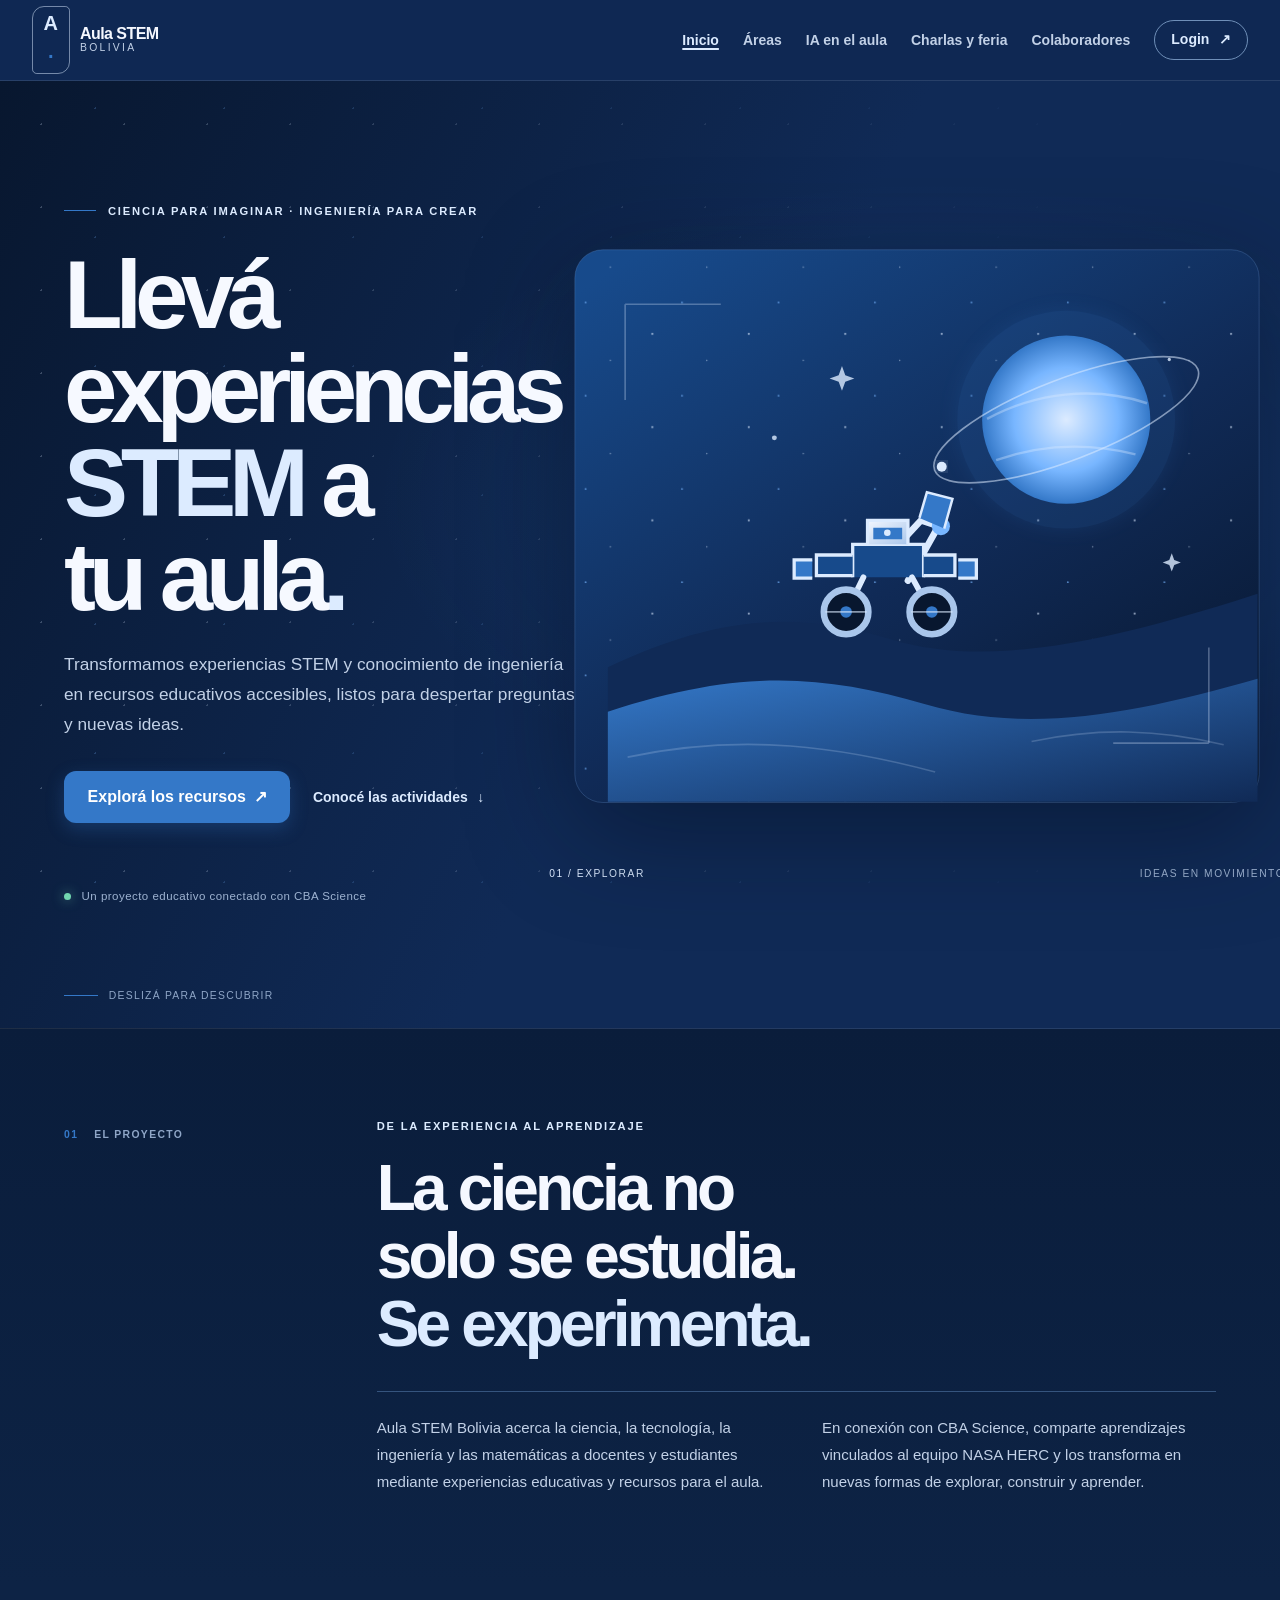
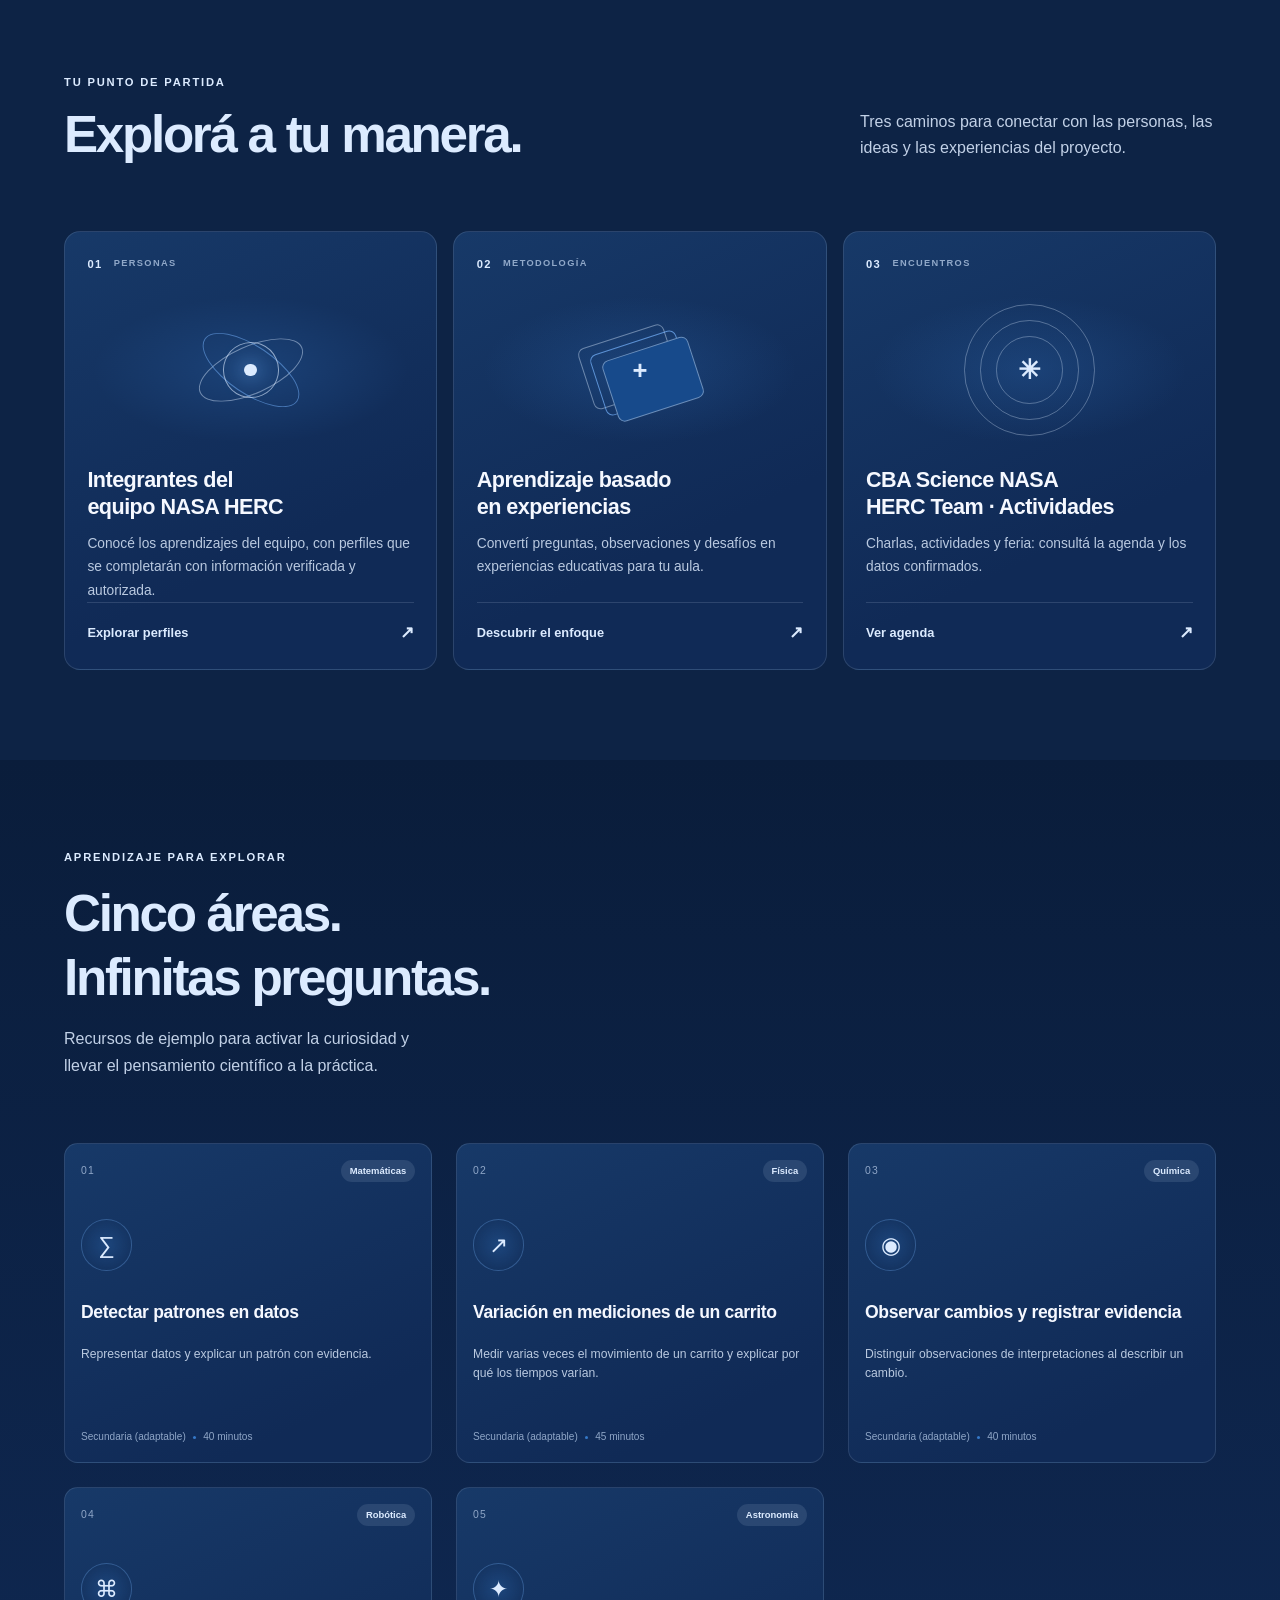
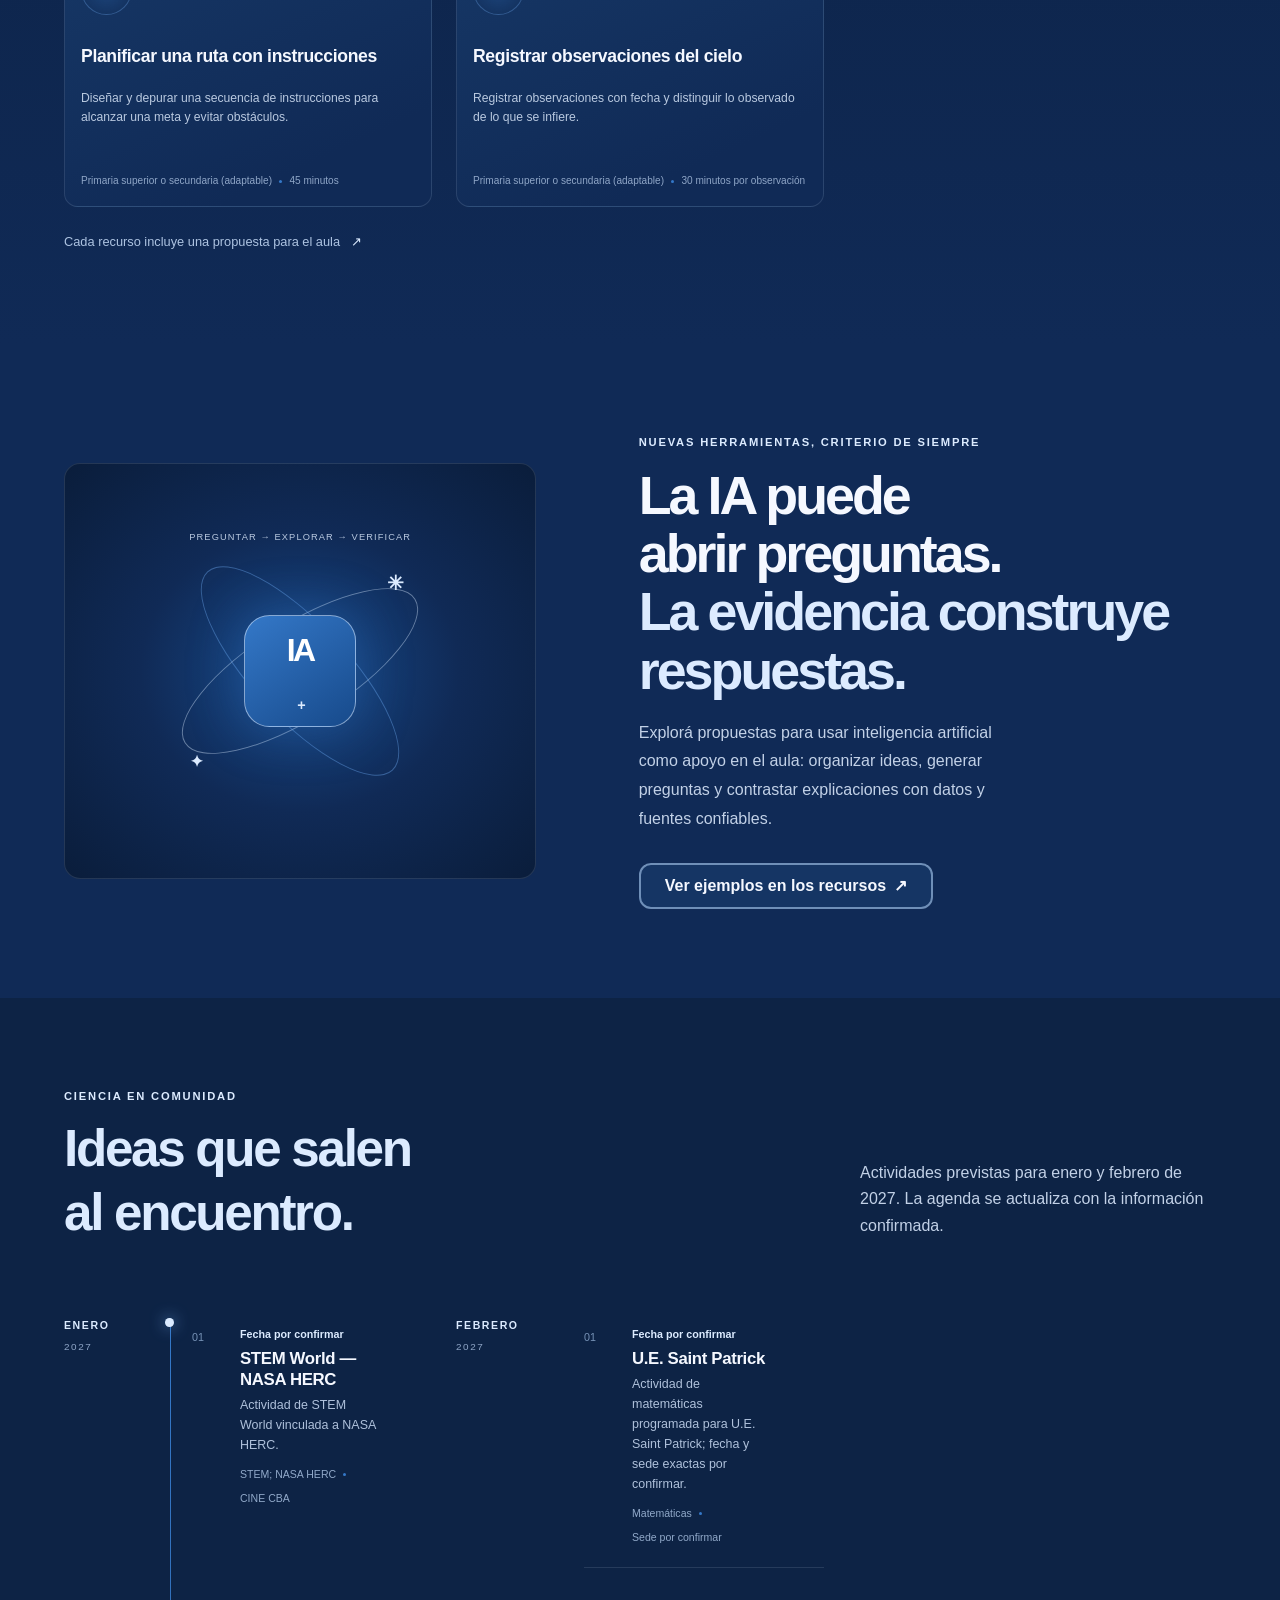
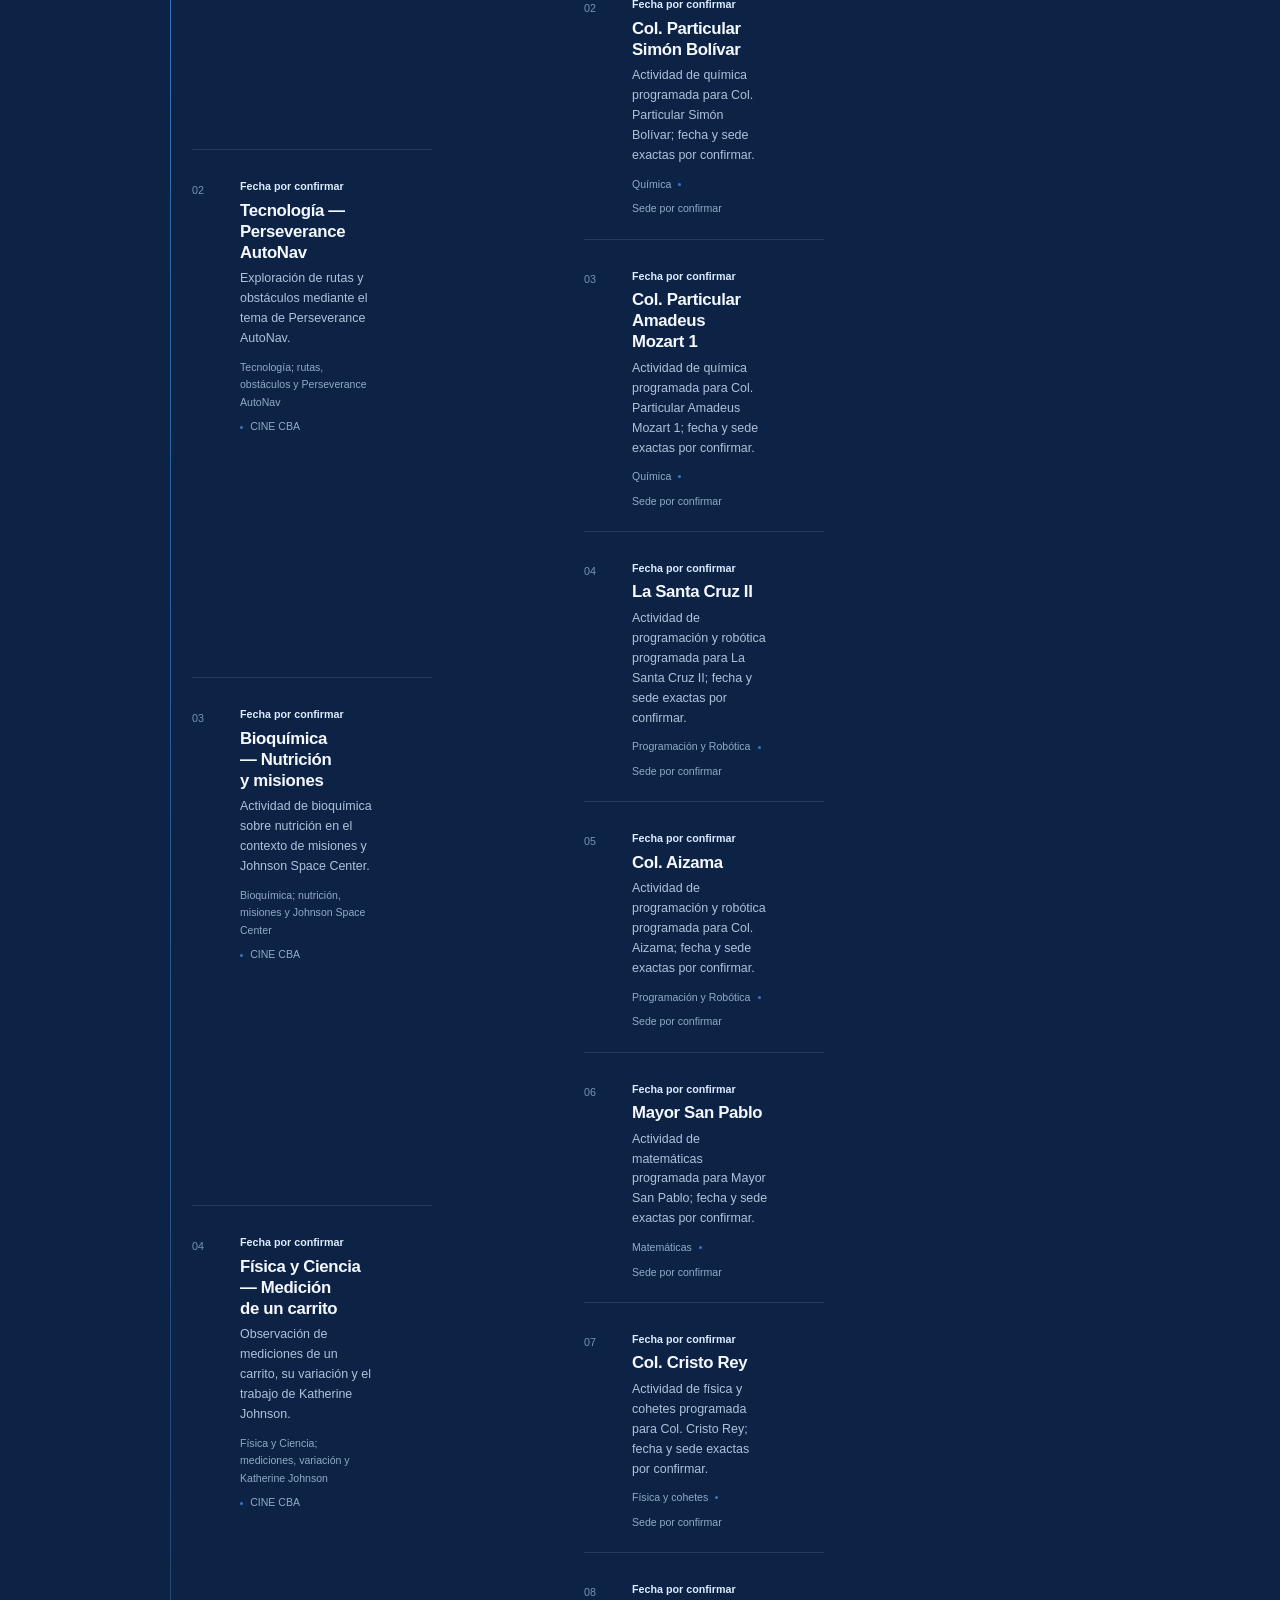
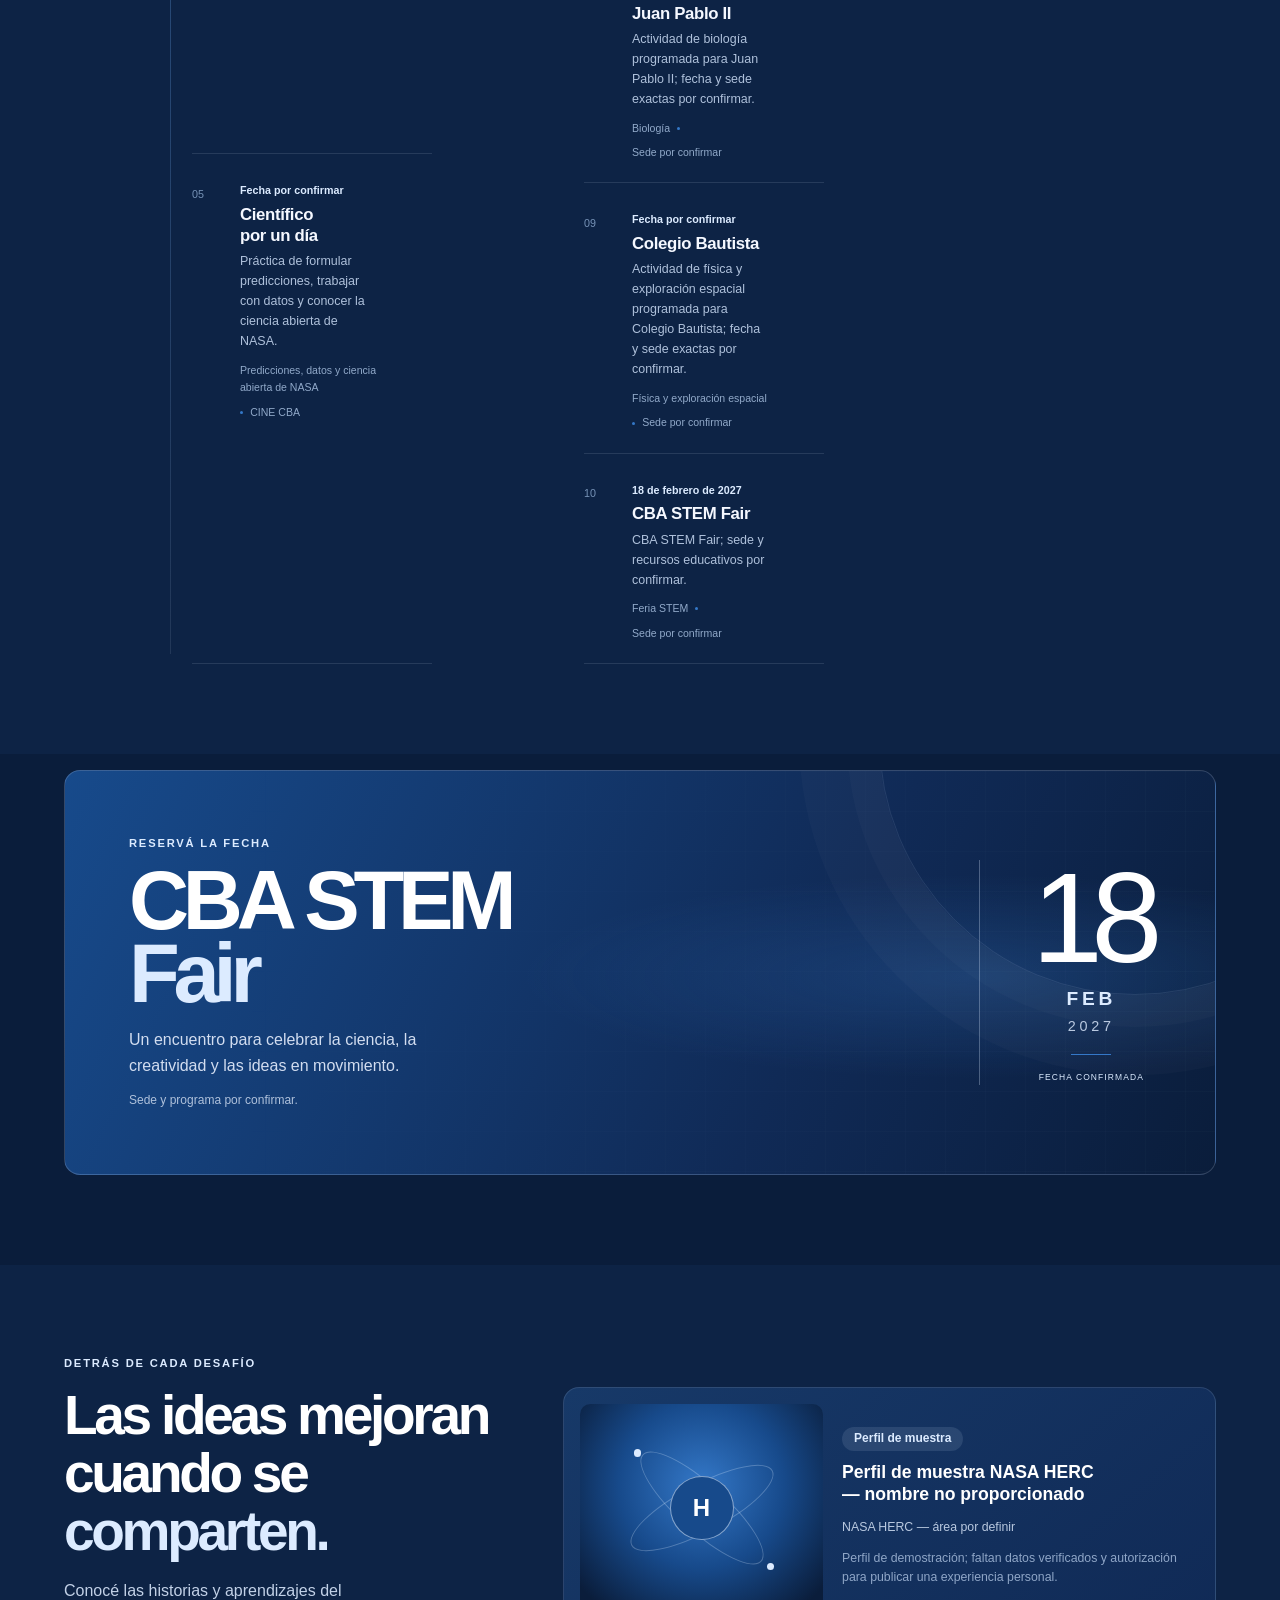
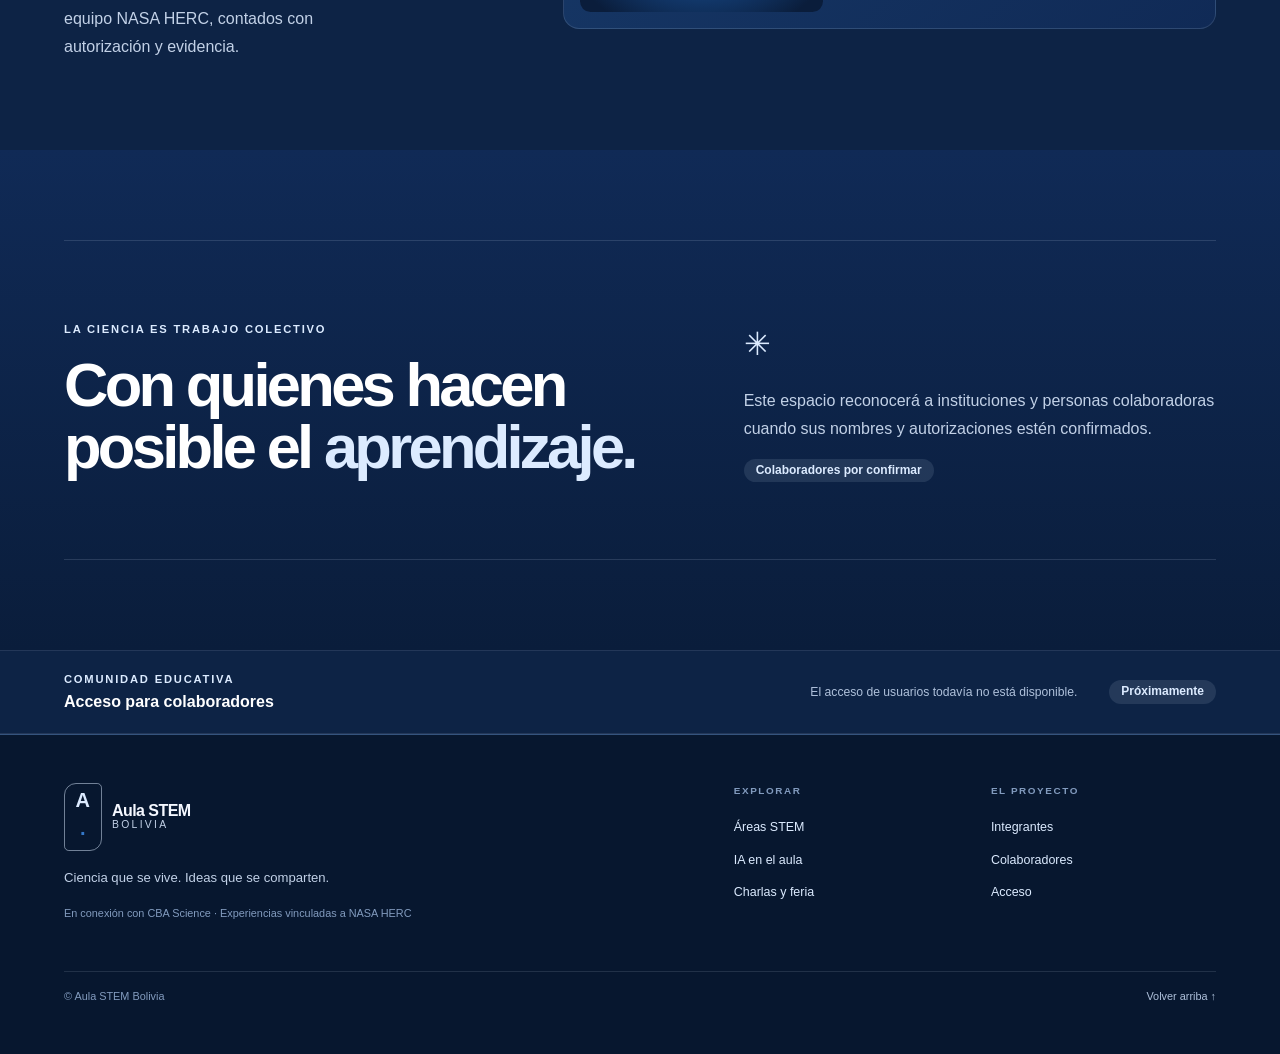
==== commit c8400a9f: "feat: complete outreach activities section" ====
--- a/index.html
+++ b/index.html
@@ -24,7 +24,7 @@
           <li><a class="site-nav__link" href="#inicio" aria-current="page">Inicio</a></li>
           <li><a class="site-nav__link" href="#areas">Áreas</a></li>
           <li><a class="site-nav__link" href="#ia-aula">IA en el aula</a></li>
-          <li><a class="site-nav__link" href="#actividades">Charlas y feria</a></li>
+          <li><a class="site-nav__link" href="./pages/outreach.html">Charlas y feria</a></li>
           <li><a class="site-nav__link" href="#colaboradores">Colaboradores</a></li>
           <li><a class="site-nav__login" href="#login" aria-label="Login, acceso próximamente">Login <span aria-hidden="true">↗</span></a></li>
         </ul>
@@ -160,7 +160,7 @@
 
     <footer class="site-footer"><div class="container footer-layout">
       <div class="footer-identity"><a class="site-nav__brand" href="#inicio"><span class="brand-mark" aria-hidden="true">A<span>·</span></span><span class="brand-name">Aula STEM <small>Bolivia</small></span></a><p>Ciencia que se vive. Ideas que se comparten.</p><p class="footer-affiliation">En conexión con CBA Science · Experiencias vinculadas a NASA HERC</p></div>
-      <nav class="footer-nav" aria-label="Navegación del pie de página"><p class="footer-nav__title">EXPLORAR</p><a href="#areas">Áreas STEM</a><a href="#ia-aula">IA en el aula</a><a href="#actividades">Charlas y feria</a></nav>
+      <nav class="footer-nav" aria-label="Navegación del pie de página"><p class="footer-nav__title">EXPLORAR</p><a href="#areas">Áreas STEM</a><a href="#ia-aula">IA en el aula</a><a href="./pages/outreach.html">Charlas y feria</a></nav>
       <nav class="footer-nav" aria-label="Información del proyecto"><p class="footer-nav__title">EL PROYECTO</p><a href="#integrantes">Integrantes</a><a href="#colaboradores">Colaboradores</a><a href="#login">Acceso</a></nav>
       <div class="footer-bottom"><span>© Aula STEM Bolivia</span><a href="#inicio">Volver arriba ↑</a></div>
     </div></footer>
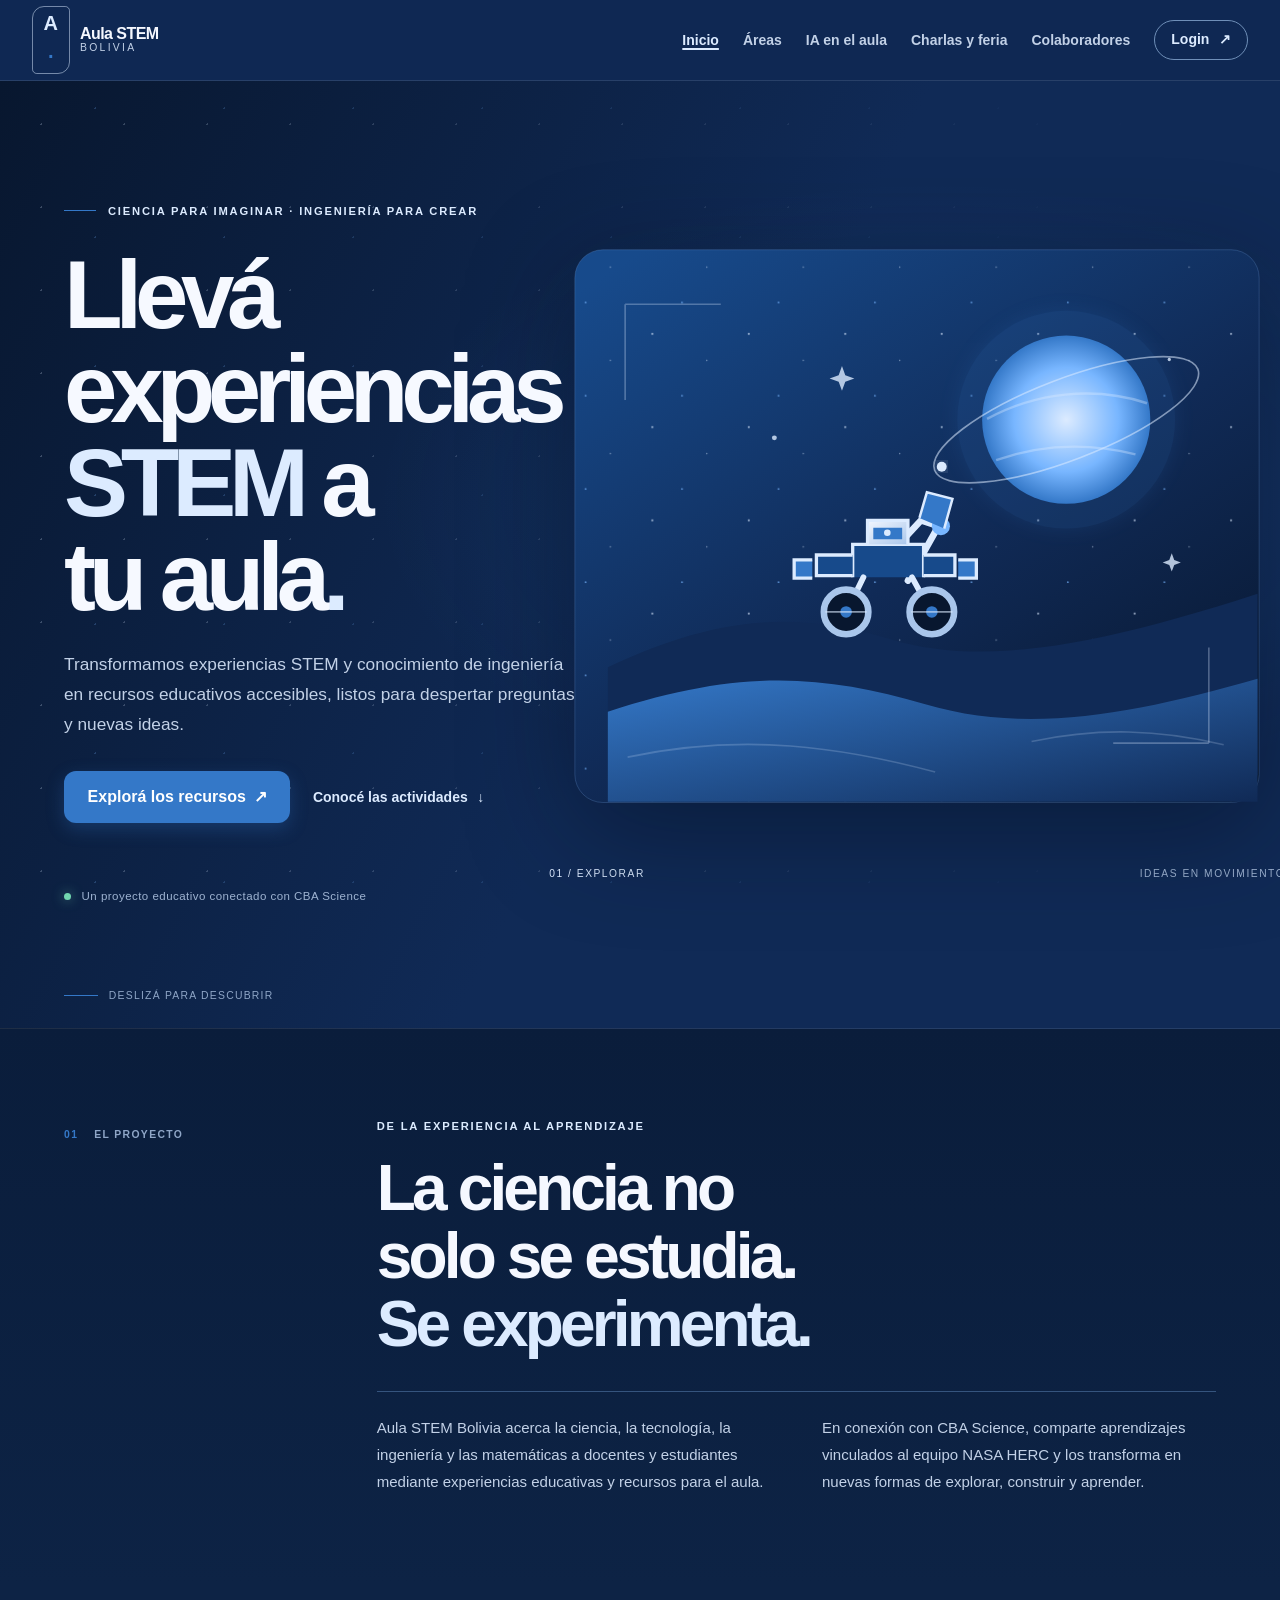
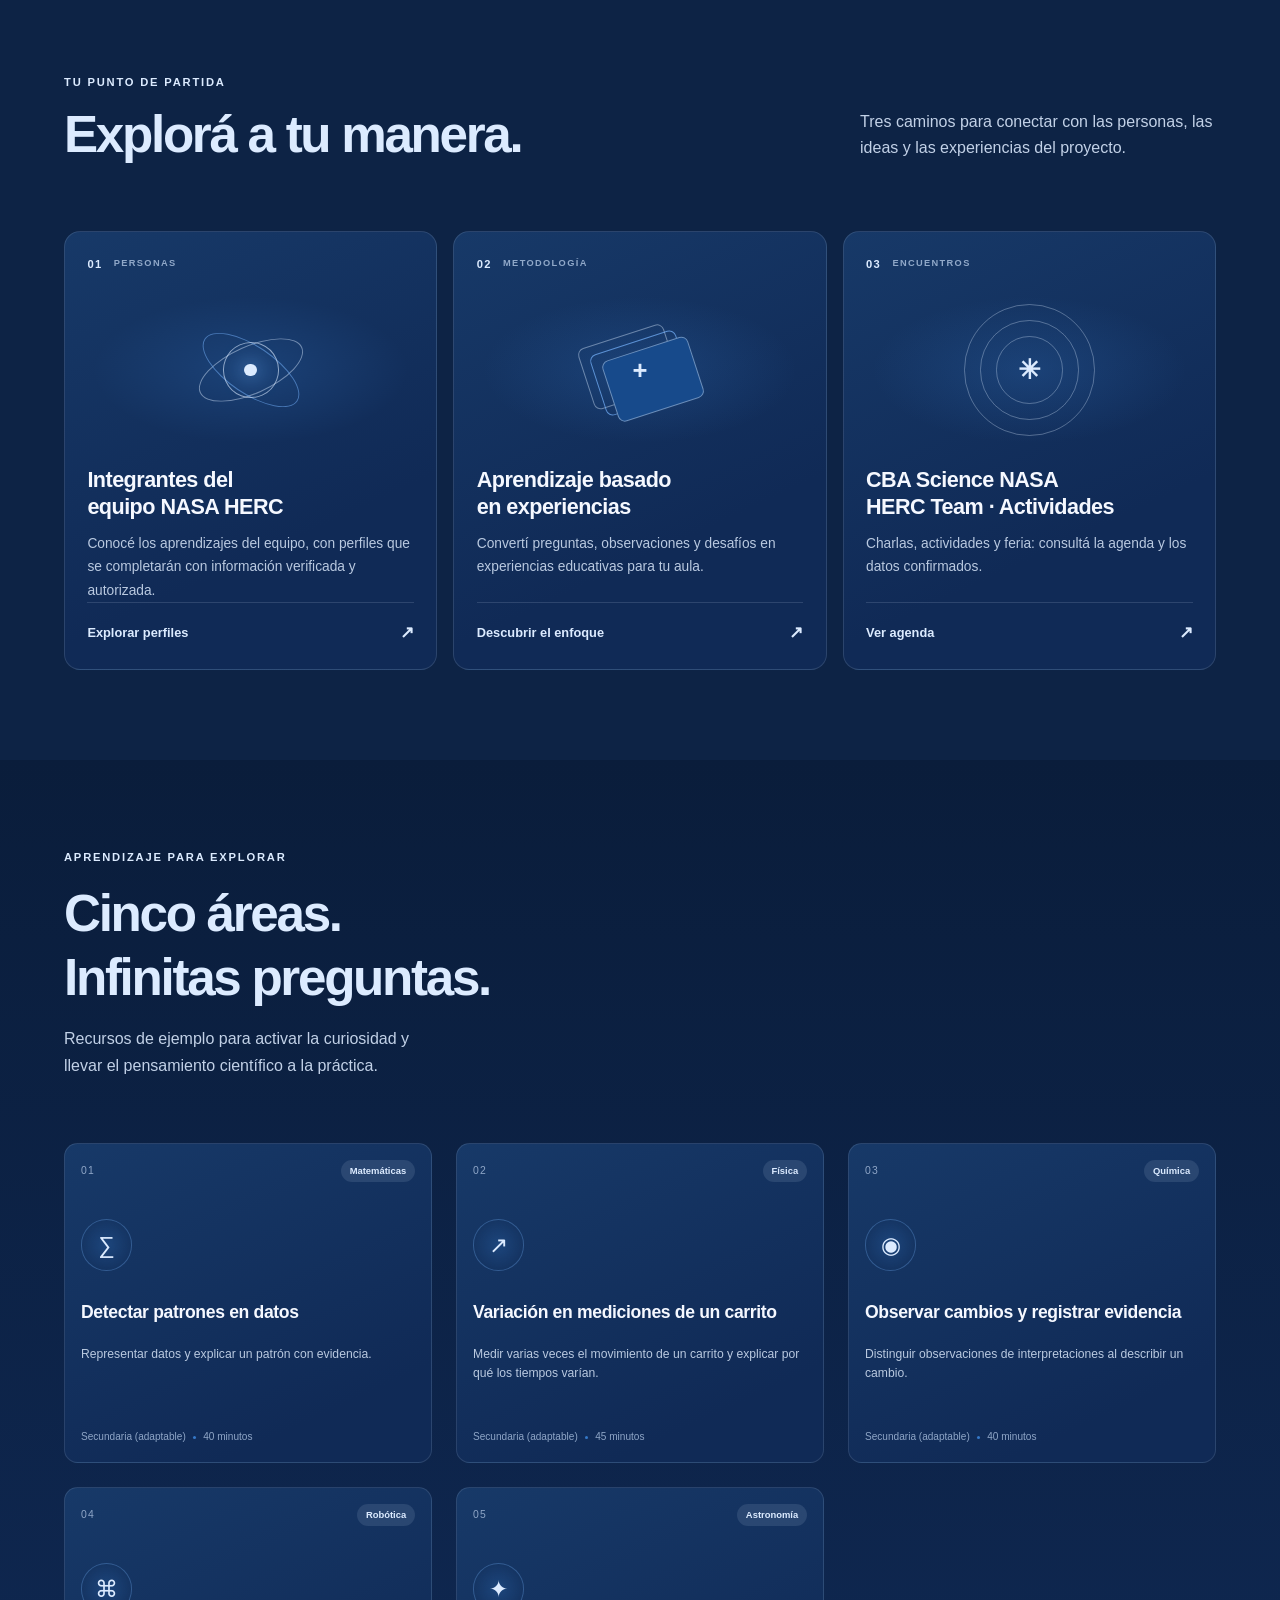
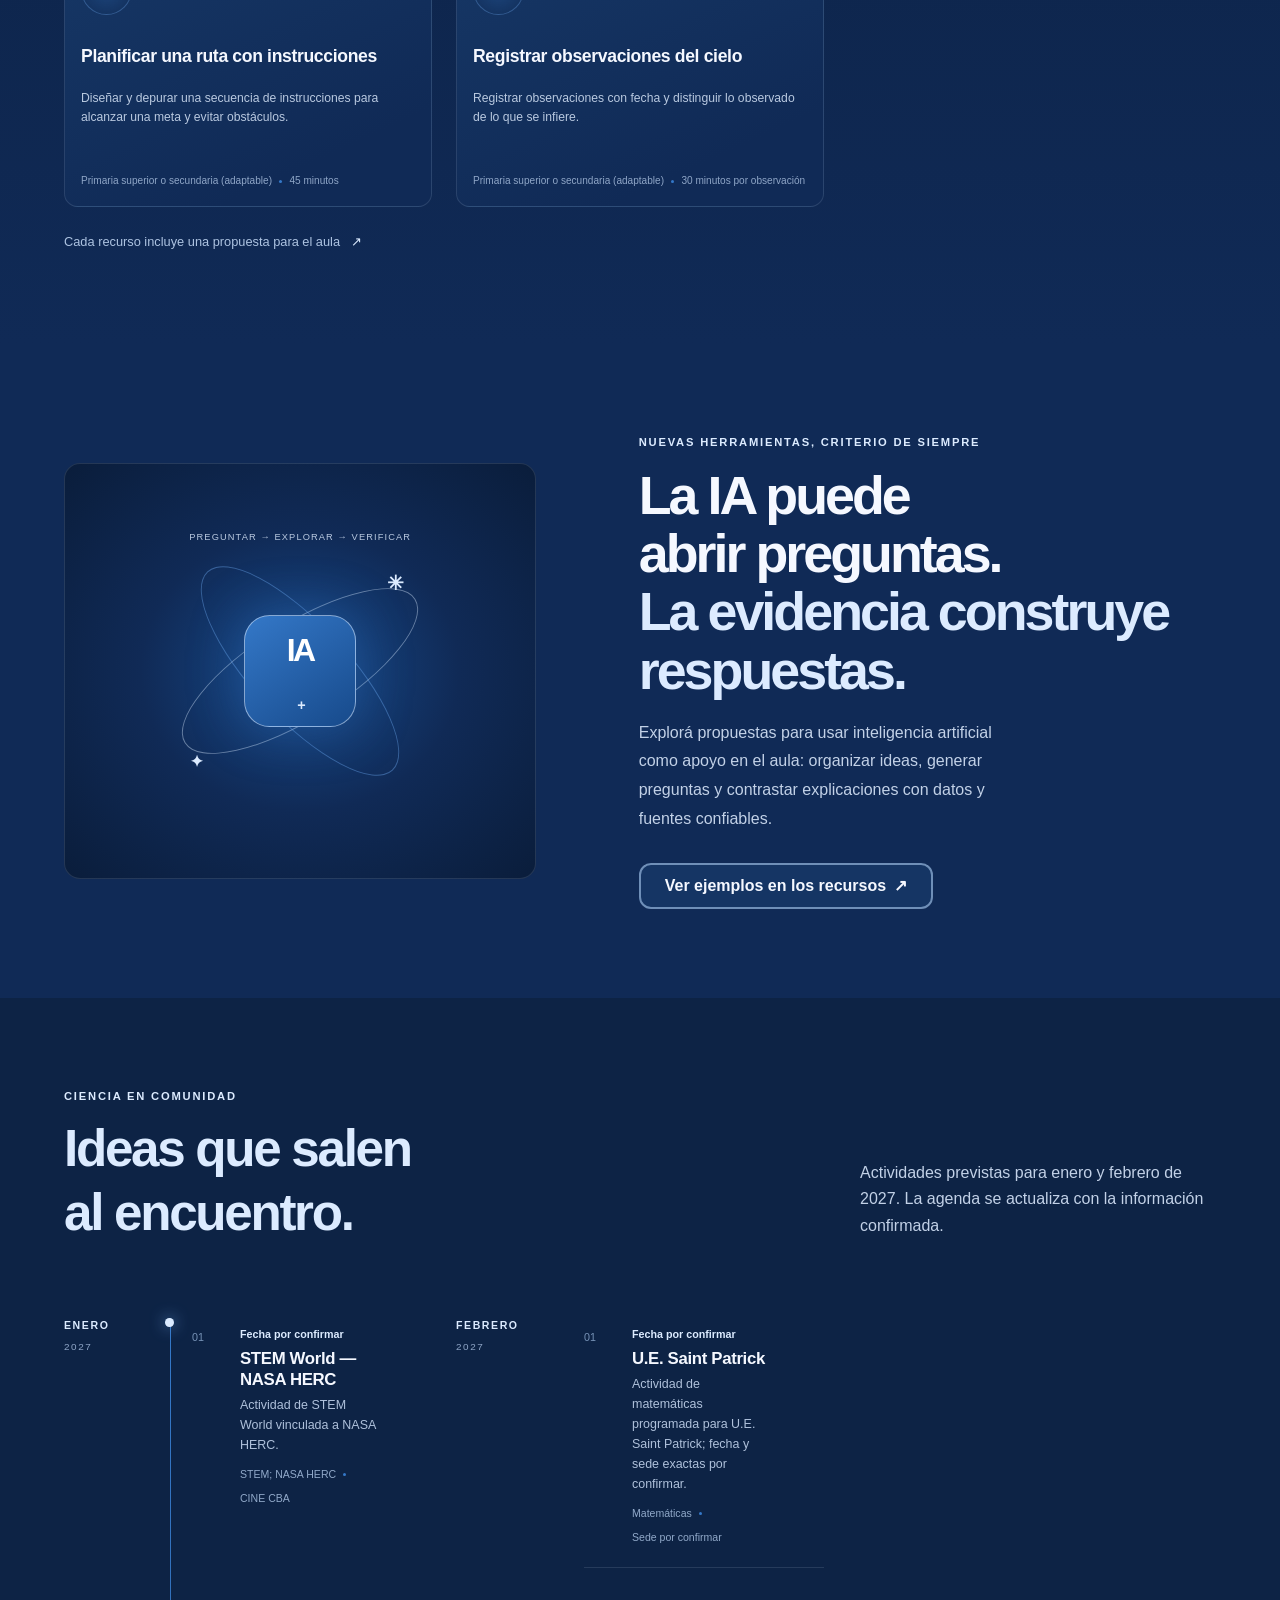
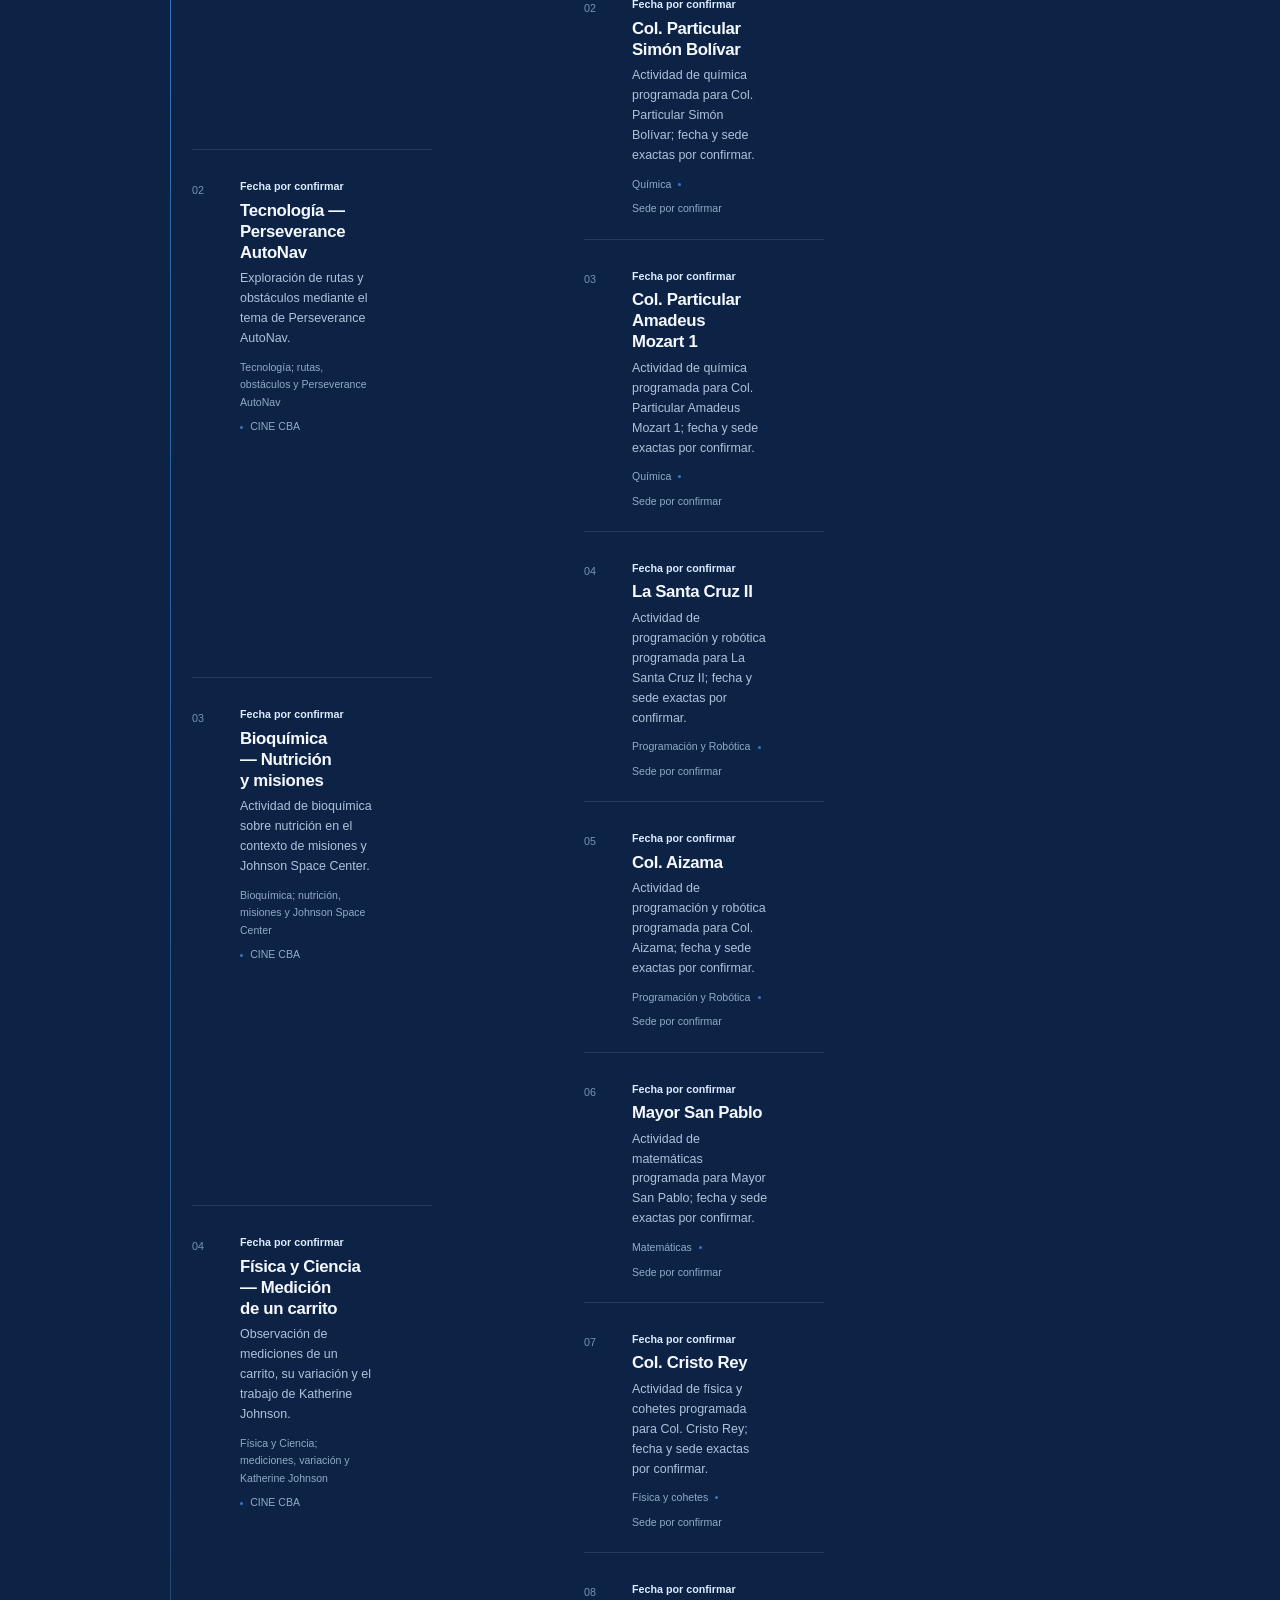
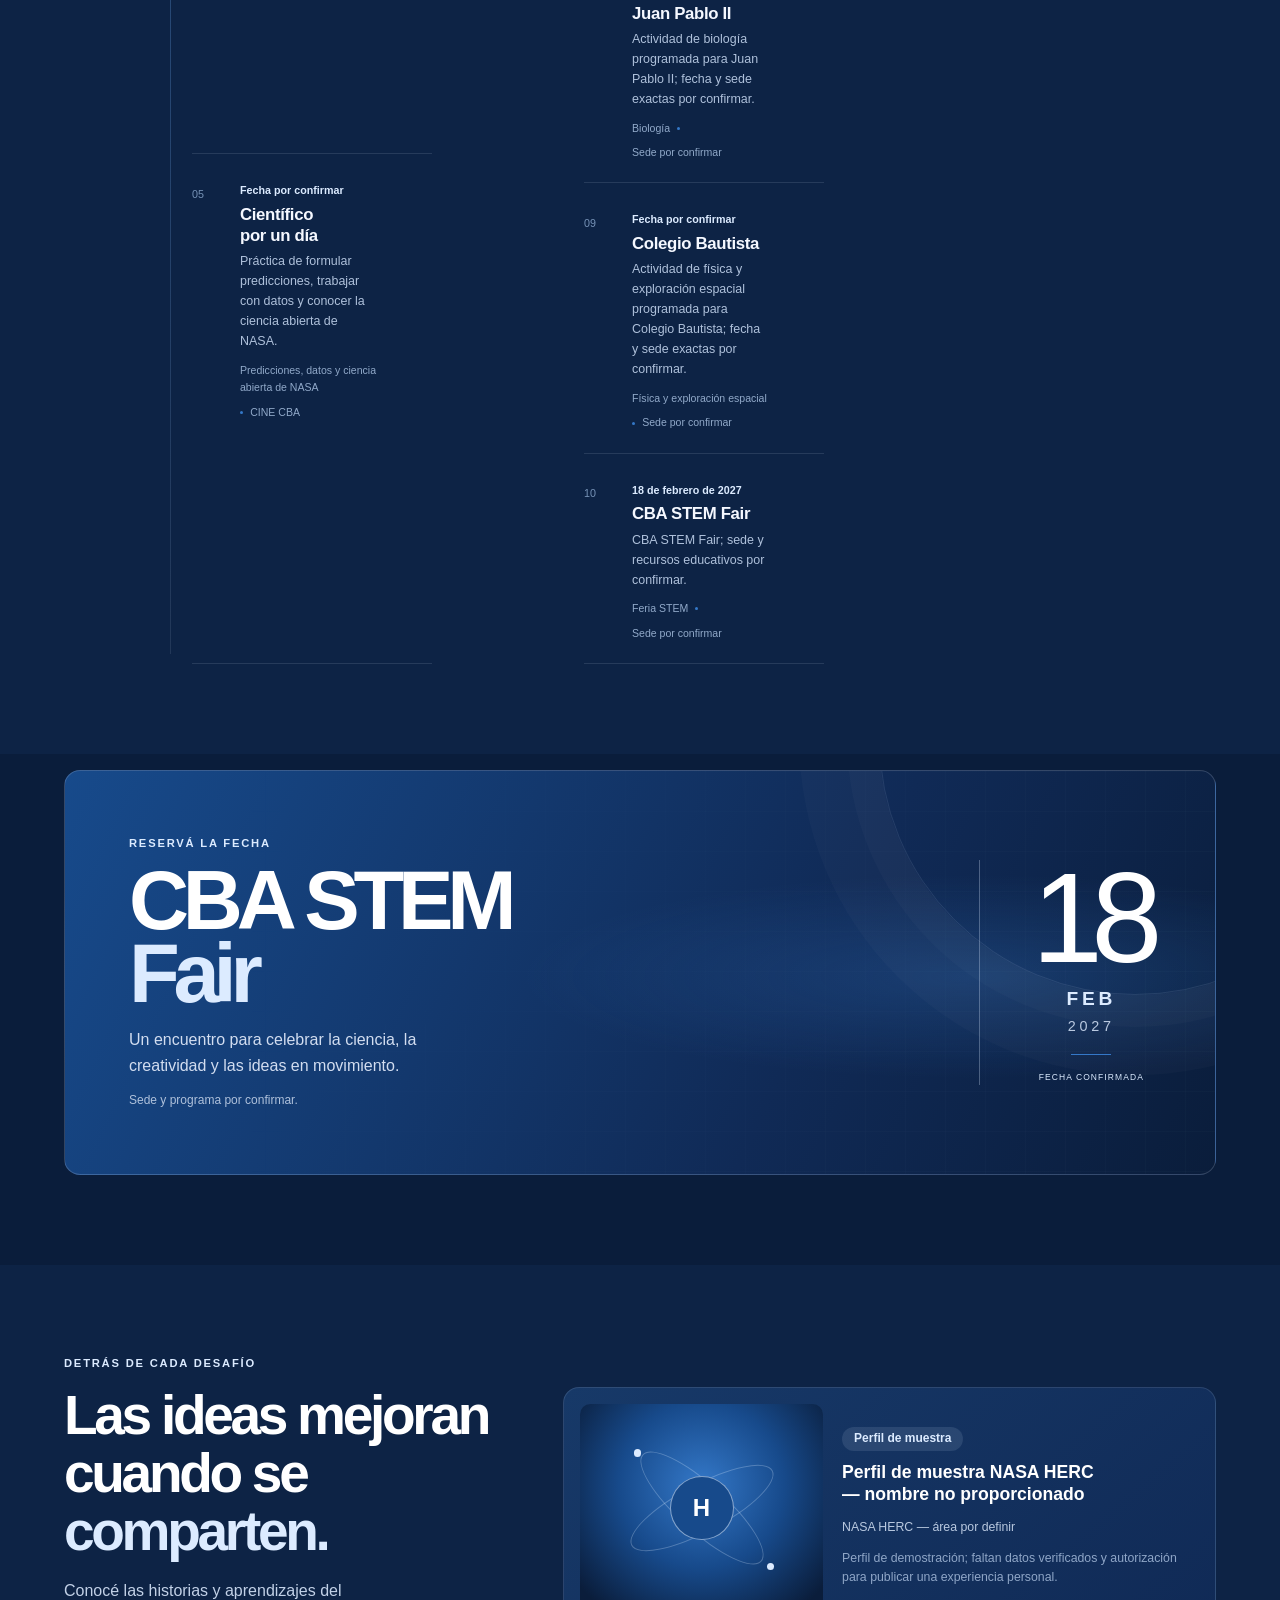
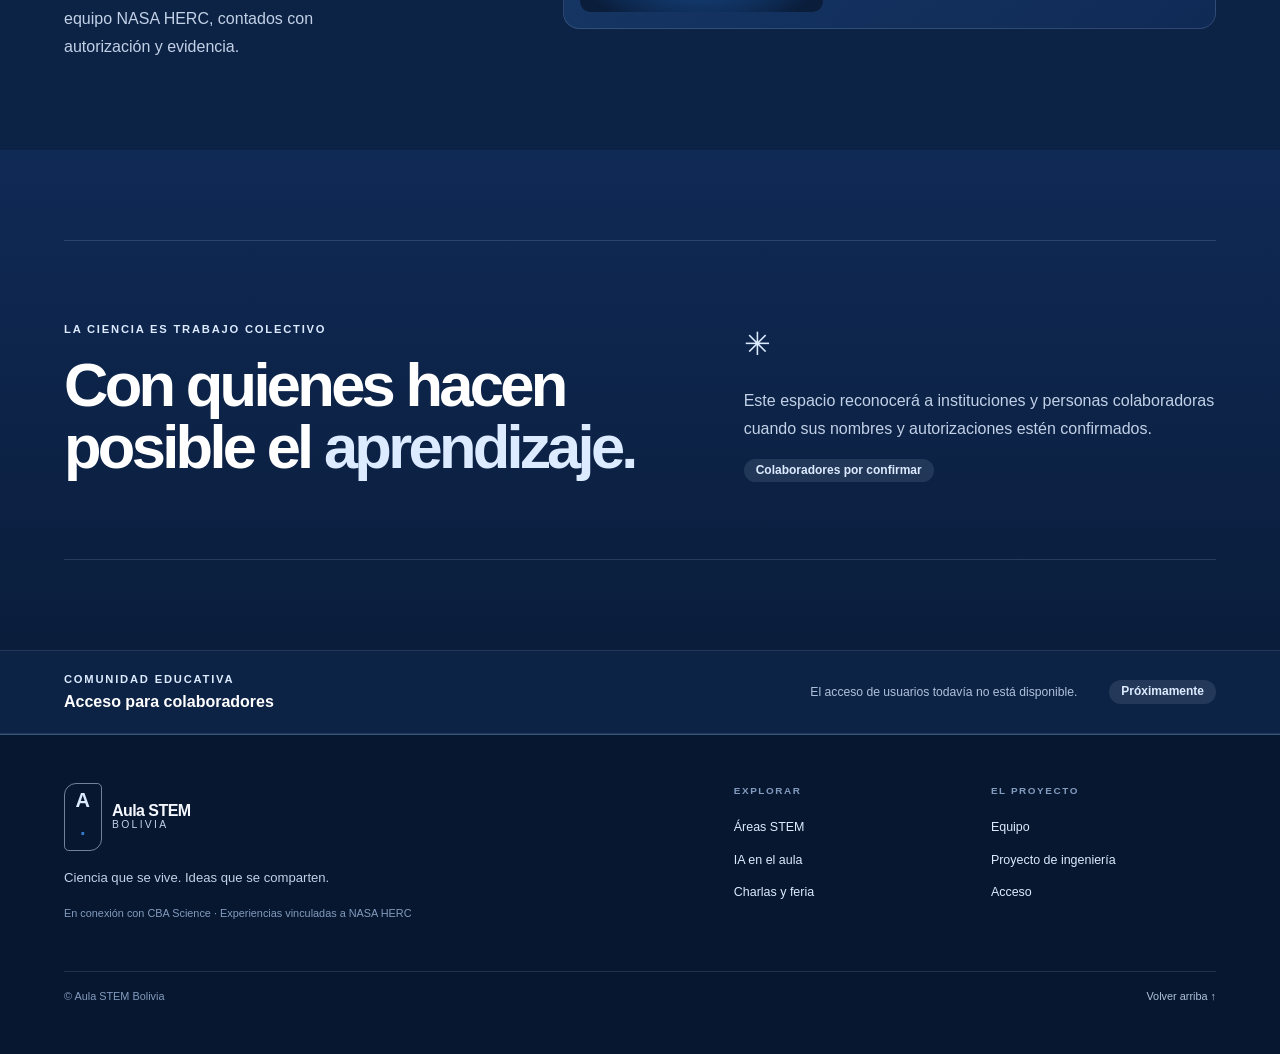
==== commit 6a4e0a43: "feat: complete Aula STEM homepage" ====
--- a/index.html
+++ b/index.html
@@ -25,7 +25,7 @@
           <li><a class="site-nav__link" href="#areas">Áreas</a></li>
           <li><a class="site-nav__link" href="#ia-aula">IA en el aula</a></li>
           <li><a class="site-nav__link" href="./pages/outreach.html">Charlas y feria</a></li>
-          <li><a class="site-nav__link" href="#colaboradores">Colaboradores</a></li>
+          <li><a class="site-nav__link" href="./pages/team.html">Colaboradores</a></li>
           <li><a class="site-nav__login" href="#login" aria-label="Login, acceso próximamente">Login <span aria-hidden="true">↗</span></a></li>
         </ul>
       </nav>
@@ -74,7 +74,7 @@
             <p>Tres caminos para conectar con las personas, las ideas y las experiencias del proyecto.</p>
           </div>
           <div class="pathway-grid">
-            <a class="pathway-card pathway-card--people reveal" href="#integrantes">
+            <a class="pathway-card pathway-card--people reveal" href="./pages/team.html">
               <span class="pathway-card__index">01 <span>PERSONAS</span></span>
               <span class="pathway-art pathway-art--orbit" aria-hidden="true"><i></i><i></i><i></i><b></b></span>
               <div><h3>Integrantes del equipo NASA HERC</h3><p>Conocé los aprendizajes del equipo, con perfiles que se completarán con información verificada y autorizada.</p></div>
@@ -161,7 +161,7 @@
     <footer class="site-footer"><div class="container footer-layout">
       <div class="footer-identity"><a class="site-nav__brand" href="#inicio"><span class="brand-mark" aria-hidden="true">A<span>·</span></span><span class="brand-name">Aula STEM <small>Bolivia</small></span></a><p>Ciencia que se vive. Ideas que se comparten.</p><p class="footer-affiliation">En conexión con CBA Science · Experiencias vinculadas a NASA HERC</p></div>
       <nav class="footer-nav" aria-label="Navegación del pie de página"><p class="footer-nav__title">EXPLORAR</p><a href="#areas">Áreas STEM</a><a href="#ia-aula">IA en el aula</a><a href="./pages/outreach.html">Charlas y feria</a></nav>
-      <nav class="footer-nav" aria-label="Información del proyecto"><p class="footer-nav__title">EL PROYECTO</p><a href="#integrantes">Integrantes</a><a href="#colaboradores">Colaboradores</a><a href="#login">Acceso</a></nav>
+      <nav class="footer-nav" aria-label="Información del proyecto"><p class="footer-nav__title">EL PROYECTO</p><a href="./pages/team.html">Equipo</a><a href="./pages/engineering.html">Proyecto de ingeniería</a><a href="#login">Acceso</a></nav>
       <div class="footer-bottom"><span>© Aula STEM Bolivia</span><a href="#inicio">Volver arriba ↑</a></div>
     </div></footer>
   </body>
